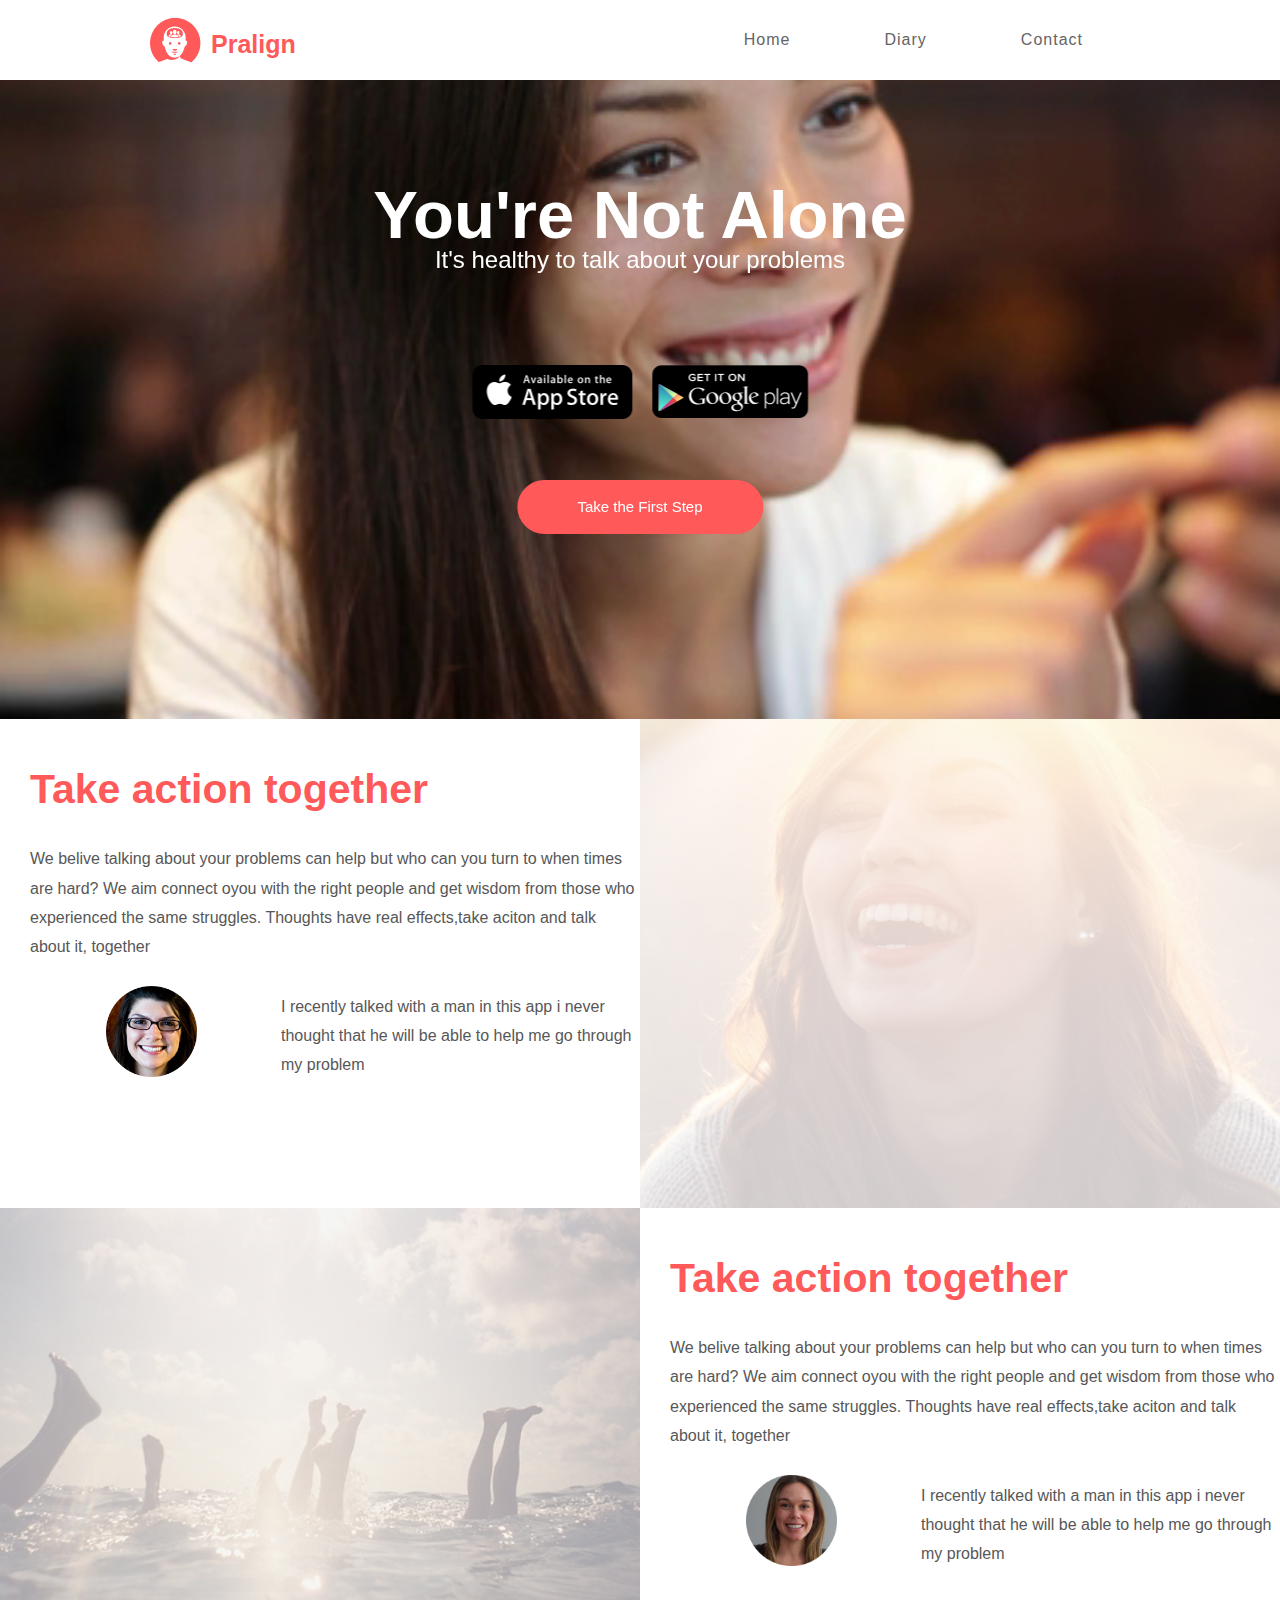
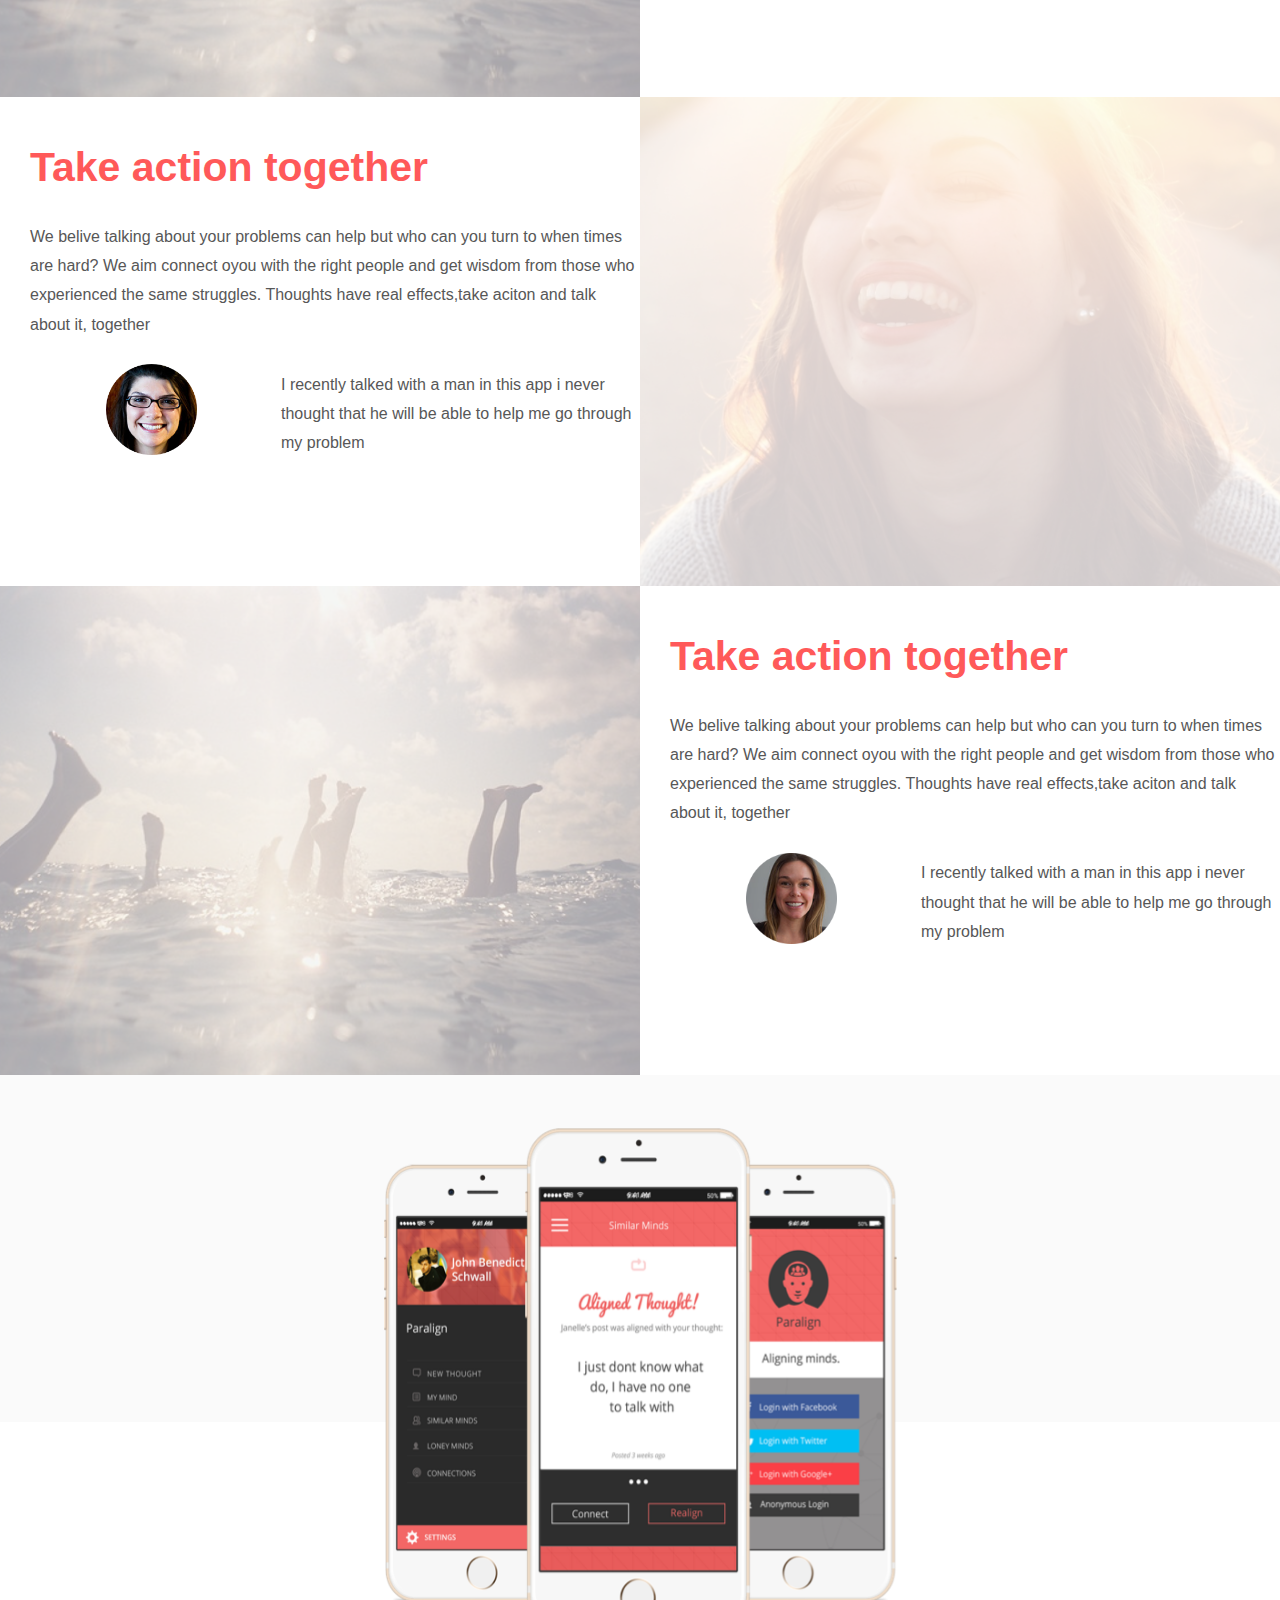
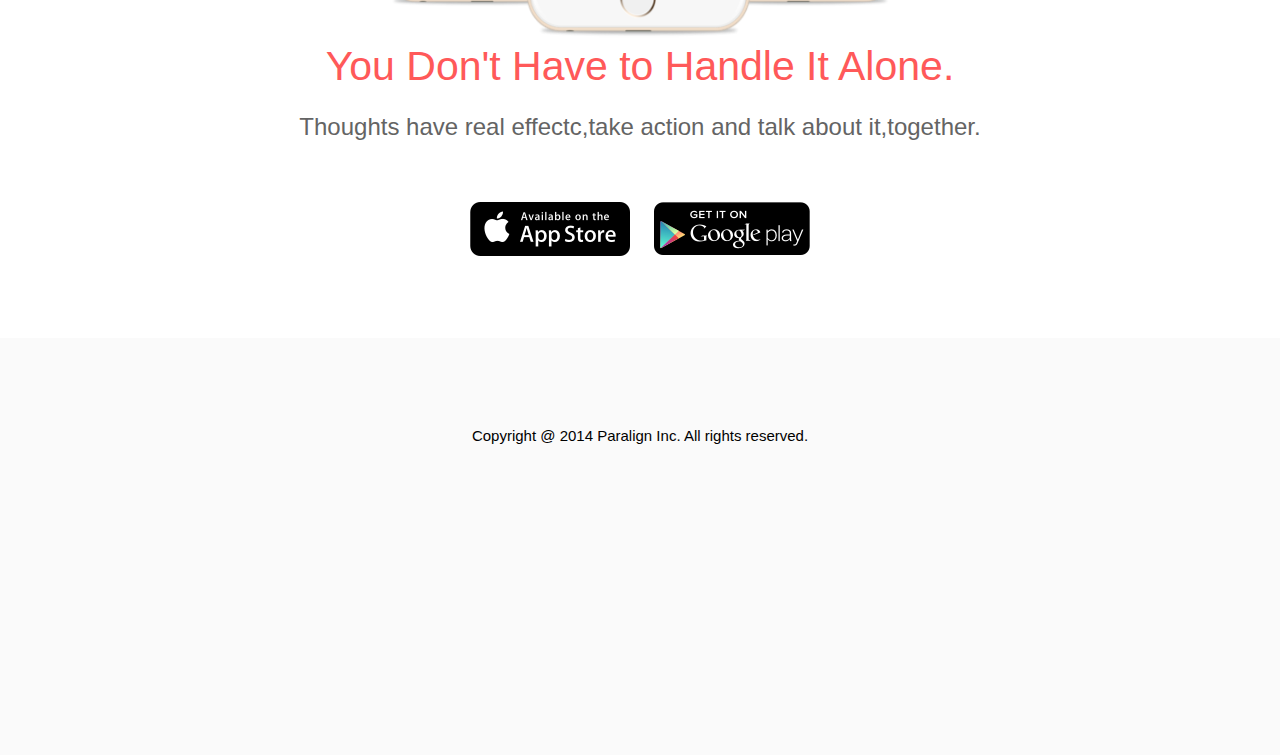
==== index.html @ 760b2412 "up" ====
<!DOCTYPE html>
<html lang="en">
<head>
    <meta charset="UTF-8">
    <meta http-equiv="X-UA-Compatible" content="IE=edge">
    <meta name="viewport" content="width=device-width, initial-scale=1.0">
    <!-- link font-awesome  -->
    <link rel="stylesheet" href="https://cdnjs.cloudflare.com/ajax/libs/font-awesome/6.3.0/css/all.min.css" integrity="sha512-SzlrxWUlpfuzQ+pcUCosxcglQRNAq/DZjVsC0lE40xsADsfeQoEypE+enwcOiGjk/bSuGGKHEyjSoQ1zVisanQ==" crossorigin="anonymous" referrerpolicy="no-referrer" />
    <!-- link logo  -->
    <link rel="icon" href="./asaset/imagas/Paralign Icon@1x.png">

    <!-- css reset -->
    <link rel="stylesheet" href="asaset/css/reset.css">
    <!-- link css  -->
    <link rel="stylesheet" href="asaset/css/style.css">
    <title>Pralign</title>
   
</head>
<body>
    <!-- start header  -->
    <nav>
        <div class="logo">
            <img src="asaset/imagas/Paralign Icon@1x.png" alt="">
            <h1><a href="/index.html">Pralign</a></h1>
        </div>
        <input type="checkbox" id="click">
        <label for="click" class="menu-btn">
        <i class="fas fa-bars"></i>
        </label>
        <ul>
           <li><a  href="index.html">Home</a></li>
           <li><a href="/driy/diary.html">Diary</a></li>
           <li><a href="contact.html">Contact</a></li>
        </ul>
     </nav>
    <!-- end header  -->

  
    <!-- start banner  --> 
    <div class="banner">
        <video autoplay src="./asaset/imagas/Video.mov"></video>
          <div class="banner__container">
              <div class="banner__title">
                  <h1>You're Not Alone</h1>
                  <h2>It's healthy to talk about your problems</h2>
               </div>
              <div class="banner__logo">
                <a href="https://www.apple.com/vn/app-store/" target="_blank"><img src="./asaset/imagas/App Store@1x.png" alt="" ></a> 
                <a href="https://play.google.com/store/games?utm_source=apac_med&hl=en&utm_medium=hasem&utm_content=Jul0121&utm_campaign=Evergreen&pcampaignid=MKT-EDR-apac-vn-1003227-med-hasem-py-Evergreen-Jul0121-Text_Search_BKWS-BKWS%7CONSEM_kwid_43700059410214883_creativeid_485682226069_device_c&gclid=Cj0KCQiA0oagBhDHARIsAI-Bbgc_GEOQq4L2SaTVPJJKETc9Iqw3IbJ6PE0VWEcJ0SMqG1JTBLzpT-0aAip8EALw_wcB&gclsrc=aw.ds"  target="_blank"><img src="./asaset/imagas/Play Store@1x.png" alt="" ></a>
              </div>
              <button class="btn">Take the First Step</button>
         </div>
    </div>

    <!-- start content -->
    <div class="content">
        <img src="./asaset/imagas/section3.png" alt="" style="opacity: 20%; color: #000000;" class="content__section">
         <div class="section">
             <div class="section__heading">
                 <h2>Take action together</h2>
                 <p>We belive talking about your problems can help but who can you turn 
                    to when times are hard? We aim connect oyou with the right people and 
                    get wisdom from those who experienced the same struggles. Thoughts have real effects,take aciton and talk about it, together
                 </p>
             </div>
             <div class="section__title">
                <div class="icon">
                    <img src="/asaset/imagas/icon3.png" alt="">
                </div>
                 <div class="section___icon">
                    <p>I recently talked with a man in this app i never
                        thought that he will be able to help me go through my problem
                    </p>
                 </div>
             </div>
         </div>
    </div>

  
        <!-- section 2  -->
        <div class="content">
            <img src="./asaset/imagas/section4.png  " style="opacity: 35%;" alt="" class="content__section">
             <div class="section">
                 <div class="section__heading">
                     <h2>Take action together</h2>
                     <p>We belive talking about your problems can help but who can you turn 
                        to when times are hard? We aim connect oyou with the right people and 
                        get wisdom from those who experienced the same struggles. Thoughts have real effects,take aciton and talk about it, together
                     </p>
                 </div>
                 <div class="section__title">
                    <div class="icon">
                        <img  src="/asaset/imagas/icon4.png" alt="">    
                    </div>
                     <div class="section___icon">
                        <p>I recently talked with a man in this app i never
                            thought that he will be able to help me go through my problem
                        </p>
                     </div>
                 </div>
             </div>
        </div>
    
        <!-- section 3  -->
        <div class="content">
            <img src="./asaset/imagas/section3.png" alt="" style="opacity: 20%; color: #000000;" class="content__section">
             <div class="section">
                 <div class="section__heading">
                     <h2>Take action together</h2>
                     <p>We belive talking about your problems can help but who can you turn 
                        to when times are hard? We aim connect oyou with the right people and 
                        get wisdom from those who experienced the same struggles. Thoughts have real effects,take aciton and talk about it, together
                     </p>
                 </div>
                 <div class="section__title">
                    <div class="icon">
                        <img src="/asaset/imagas/icon3.png" alt="">
                    </div>
                     <div class="section___icon">
                        <p>I recently talked with a man in this app i never
                            thought that he will be able to help me go through my problem
                        </p>
                     </div>
                 </div>
             </div>
        </div>
    
        <!-- section 4  -->
        <div class="content">
            <img src="./asaset/imagas/section4.png  " style="opacity: 35%;" alt="" class="content__section">
             <div class="section">
                 <div class="section__heading">
                     <h2>Take action together</h2>
                     <p>We belive talking about your problems can help but who can you turn 
                        to when times are hard? We aim connect oyou with the right people and 
                        get wisdom from those who experienced the same struggles. Thoughts have real effects,take aciton and talk about it, together
                     </p>
                 </div>
                 <div class="section__title">
                    <div class="icon">
                        <img  src="/asaset/imagas/icon4.png" alt="">    
                    </div>
                     <div class="section___icon">
                        <p>I recently talked with a man in this app i never
                            thought that he will be able to help me go through my problem
                        </p>
                     </div>
                 </div>
             </div>
        </div>
     <!-- end content  -->
    
    <!-- start call to action -->
    <div class="call__to--action">
        <div class="call__bg">
            <!-- <div class="call__text"> -->
                <img src="./asaset/imagas/iphone screen.png" alt=""class="call__text" >
           

        </div>
        <div class="call__layout">
            <div class="call__heading">
                <h2>You Don't Have to Handle It Alone.</h2>
                <p>Thoughts have real effectc,take action and talk about it,together.</p>
             </div>
            <div class="call__logo">
                 <a href="https://www.apple.com/vn/app-store/" target="_blank" ><img src="./asaset/imagas/App Store@1x.png" alt="" class="logo1"></a> 
                 <a href="https://play.google.com/store/games?utm_source=apac_med&hl=en&utm_medium=hasem&utm_content=Jul0121&utm_campaign=Evergreen&pcampaignid=MKT-EDR-apac-vn-1003227-med-hasem-py-Evergreen-Jul0121-Text_Search_BKWS-BKWS%7CONSEM_kwid_43700059410214883_creativeid_485682226069_device_c&gclid=Cj0KCQiA0oagBhDHARIsAI-Bbgc_GEOQq4L2SaTVPJJKETc9Iqw3IbJ6PE0VWEcJ0SMqG1JTBLzpT-0aAip8EALw_wcB&gclsrc=aw.ds" target="_blank" ><img src="./asaset/imagas/Play Store@1x.png" alt="" class="logo2"></a>
            </div>
        </div>

    </div>

     <!-- end call to action -->
     <!-- start footer  -->
    <footer>
        <div class="contact">
            <div class="contact__icon">
                    <a href="https://twitter.com/?lang=en"><i class="fa-brands fa-twitter"></i></a>
                    <a href="https://www.facebook.com/"><i class="fa-brands fa-facebook"></i></a>       
                    <a href="https://www.facebook.com/"><i class="fa-brands fa-google-plus-g"></i></a>
            </div>
            <span>Copyright @ 2014 Paralign Inc. All rights reserved.</span>
            <div class="powr">
                <i class="fa-solid fa-chevron-up"></i>
            </div>
        </div>
    </footer> 
</div>
   <!-- end footer -->
 
</body>
</html>
---- asaset/css/style.css ----
/* font chu  */
@import  url('/asaset/fonts/ProximaNova-LightIt.svg');

@import url('/asaset/fonts/ProximaNova-Bold.svg');

@import url('/asaset/fonts/ProximaNova-Light.svg');

@import url('/asaset/fonts/ProximaNova-Regular.svg');


html{
    scroll-behavior: smooth;
    font-size: 62.5%;
}
body{
    font-family: "Roboto", sans-serif;
    font-weight: normal;
}
:root{
    --primary-color: #FF5959;
    --p--color: #5B5B5B;
}

/* start header  */
nav{
    position: fixed;
    display: flex;
    height: 80px;
    width: 100%;
    background-color: #FFFFFF;
    align-items: center;
    justify-content: space-between;
    flex-wrap: wrap;
    z-index: 9999;
  }
  nav .logo {
    margin-left: 150px;
    display: flex;
    color: #fff;
    font-size: 35px;
    font-weight: 600;
    align-items: center;
}
nav .logo h1 a{
    font-size: 2.5rem;
    font-family: "ProximaNova-Light", sans-serif;
    color: var(--primary-color);
    padding-left: 1rem;;
}
  nav ul{
    display: flex;
    flex-wrap: wrap;
    margin-right: 150px;
    list-style: none;
  }
  nav ul li{
    padding: 15px 32px;
}
  nav ul li a{
    color: #646464;
    text-decoration: none;
    font-size: 1.6rem;
    font-weight: 500;
    font-family: "ProximaNova-Light", sans-serif;
    padding: 8px 15px;
    border-radius: 5px;
    letter-spacing: 1px;
    transition: all 0.3s ease;
  }
  nav ul li a:hover{
    color: #111;
    background: #fff;
  }
  nav .menu-btn i{
    padding: 2rem;
    color: var(--primary-color);
    font-size: 22px;
    cursor: pointer;
    display: none;
  }
  input[type="checkbox"]{
    display: none;
  }
  @media (max-width: 920px) {
    nav .logo{
        margin-left: 7.5rem;
    }
    nav .menu-btn i{
      display: block;
    }
    #click:checked ~ .menu-btn i:before{
      padding: 2rem;
      content: "\f00d";
    }
    nav ul{
      position: fixed;
      top: 80px;
      left: -100%;
      background: #FAFAFA;
      width: 100%;
      text-align: center;
      display: block;
      z-index: 999;
      transition: all 0.3s ease;
    }
    #click:checked ~ ul{
      left: 0;
    }
    nav ul li{
      width: 100%;
      margin: 40px 0;
    }
    nav ul li a{
      width: 100%;
      margin-left: -100%;
      display: block;
      font-size: 20px;
      transition: 0.6s cubic-bezier(0.68, -0.55, 0.265, 1.55);
    }
    #click:checked ~ ul li a{
      margin-left: -10%;
    }
    nav ul li a:hover{
      background: none;
      color: var(--primary-color);
    }
  }






/* end header */

/* strart banner  */
.banner{
    position: relative;
    width: 100%;
    display: flex;
    justify-content: center;
}
     
.banner video{
    width: 100%;
    height: 100%;
    object-fit: cover ;
}
.banner__container{
    position: absolute;
    margin-top: 20px;
    top: 50%;
    left: 50%;
    transform: translate(-50%, -50%);
    display: flex;
    text-align: center;
    flex-direction: column;
    align-items: center;
}
.banner__title{
    margin-bottom: 83px;
    align-items: center;
}
.banner__title h1{
    font-size: 67px;
    font-weight: 700;
    font-family: "ProximaNova-Bold", sans-serif;
    color: #FFFFFF;
}
.banner__title h2{
    color: #FFFFFF;
    font-weight: 300;
    font-family: "ProximaNova-Light",sans-serif;
    font-size: 24px;
    text-align: center;
}
.banner__logo{
    text-align: center;
    display: flex;
    height: 55px;
    margin-left: p;
    text-align: center;
    margin-bottom: 70px;
    display: flex;
    justify-content: space-between;
    cursor: pointer;
}
.banner__logo a{
    margin: 1rem;
}
.btn{
    background-color: var(--primary-color);
    color: #FFFFFF;
    font-family: "ProximaNova-Regular", sans-serif;
    height: 54px;
    border: 40px;
    border-radius: 40px;
    margin-bottom: 45px;
    width: 246px;
    font-size: 15px;
    cursor: pointer;
}
/* end banner  */

/* start content  */
.content{
    width: 100%;
    height: 550px;
    /* display: grid;
    grid-template-columns: repeat(2,2fr); */
    height: auto;
    display: flex;
    /* justify-content: center;
    align-items: center;
    flex-direction: row; 
    flex: 1; */
}
.content__section{
    width: 50%;
    /* width: 720px;
    height: 550px; */
}
.content__section img{
    width: 100%;
    object-fit: cover;
}

.section{
    width: 50%;
    /* margin-left: 150px;
    margin-top: 74px; */
}
.section__heading{
    padding: 5rem 0 0 3rem;
    /* width: 495px;
    height: 199px;
    margin-bottom: 42px;
    margin-right: 75px; */
}
.section__heading h2{
    font-family: 'ProximaNova-Bold', sans-serif;
    padding-bottom: 34px;
    text-align: left;
    font-size: 41px;
    font-weight: 600;
    color: #FF5959;
}
.section__heading p{
    font-family: 'ProximaNova-Light',sans-serif;
    font-size: 16px;
    font-weight: 300;
    color: #575757;
    text-align: left;
    line-height: 182%;
}
.section__title{
    position: relative;
    height: 149px;
    /* width: 517px; */
    display: flex;
    justify-content: flex-end;
    align-items: center;
    margin-bottom: 86px;

}
.section__title  .icon{
    top: 25px;
    width: 91px;
    height: 147px;
    position: absolute;
    left: 106px;

}
.section___icon {
    width: 359px;
    position: absolute;

}
.section___icon p{
    font-size: 16px;
    color: #575757;
    text-align: left;
    font-family: 'ProximaNova-LightIt', sans-serif;
    font-weight: 300;
    line-height: 182%;

}
.section___icon:before{
    content: '\f10d';
    position: absolute;
    left: -34px;
    top: -7px;
    color: var(--primary-color);
    font-size: 31px;
    font-family: FontAwesome;
   
    
}
.section___icon:after{
    content: '\f10e';
    position: absolute;
    right: 237px;
    bottom: -7px;
    color: var(--primary-color);
    font-size: 31px;
    font-family: FontAwesome;
   

}
.content:nth-child(odd) img {
    order: 1;
}
.section:nth-child(odd) {
    order: 2;   
}
/* end content  */

/* start call to action  */

.call__to--action{
    width: 100%;
    height: auto;
}
.call__bg{
    position: relative;
    display: flex;
    align-items: center;
    justify-content: center;
    background-color: #FAFAFA;
    width: 100%;
    height: 347px;
}
.call__layout{
    /* height: 567px; */
    width: 100%;
    margin-top: 216px;
    display: flex;
    flex-direction: column;
    align-items: center;
}
.call__heading{
    /* width: 705px; */
    margin-bottom: 57px;
}
.call__heading h2{
    font-size: 41px;
    text-align: center;
    font-weight: 500;
    color: var(--primary-color);
    font-family: "ProximaNova-Bold",sans-serif;
    line-height: 137%;
}
.call__heading p{
    /* display: inline-block; */
    text-align: center;
    margin-top: 21px;
    /* width: 704px; */
    height: 30px;
    font-size: 24px;
    color: #646464;
    font-family: 'ProximaNova-Light',sans-serif ;
    /* font-weight: 300;
    line-height: 120px; */
}
.call__logo{
    display: flex;
    /* width: 350px; */
    /* text-align: center; */
    height: 55px;
    margin-bottom: 81px;
}
.logo1{
    margin-right: 12px;
}
.logo2{
    margin-left: 12px;
}


.call__text{
    position: absolute;
    top: 53px;
    /* left: 33%; */
    z-index: 1;
    height: 510px;
    width: 513px;
}
.call__text img{
    width: 100%;
    margin-top: 58px;   
}

/* end call to action  */

/* strart footer  */
footer {
    padding-top: 20px;
    width: 100%;
    background: #FAFAFa;
    height: 397px;
}

.contact{
    text-align: center;
}
.contact__icon{
    margin-right: 16px;
    font-size: 56px;
    margin-top: 66px;
    margin-bottom: 69px
}
.contact__icon a{
    cursor: pointer;
    color: #5B5B5B;
}
.contact span{
    margin-bottom: 59px;
    font-size: 15px;
    line-height: 119%;

}
.powr{
    color: #FF7171;
    font-size: 51px;
    margin-bottom: 97px;
    margin-top: 57px;
}
/* end footer */
@media  screen and (max-width:1124px) {

    .section__title .icon{
        left: 23px;
        top: 25px;
        width: 80px;
    }
}
@media screen and (max-width: 992px) {
    .banner__title h1{
        margin-top: 80px;
        font-size: 2.5rem;
    }
    .banner__title h2{
        font-size: 1.7rem;
        margin-top: 2rem;
    }
    .content{
        display: block;
    }
    .content__section,
    .section{
        width: 100%;
    }
    .section__title{
        display: flex;
        justify-content: space-around;
    }
    .section__title .icon{
        left: 45px;
        margin-bottom: 0;
    }

    .call__heading h2{
        font-size: 2.5rem;
        text-align: center;
    }
    .call__text{
        width: auto;
    }
    .call__heading h2{
        font-size: 3remm;
    }

    .call__heading p{
        text-align: center;
        display: block;
        font-size: 1.6rem;
        margin-top: 0;
    }

}
@media  screen and (max-width: 480px) {
   nav .logo{

       margin-left: 1rem;
   }
   .banner__container{
    height: 300px;
   }
   .banner video{
    margin-top: 80px;
   }
   .banner__title{
    margin-bottom: 2rem;
   }
   .banner{
    height: auto;
   }
   .banner__title h1 {
    font-size: 2.1rem;
    }
    .banner__logo{
        margin-bottom: 1rem;

    }
    .btn{
        width: 100px;
        height: 3rem;
        font-size: 10px;
    }
    .call__bg{
        height: 200px;
    }
    .section {
        margin-bottom: 2rem;
    }
    .section__heading{
        padding: 5rem 0 0 1rem;
    }
    .section__heading h2{
        font-size: 3rem;
    }
    .section__title{
        display: none;
    }
   .call__text{
    top: 24px;
    height: 300px;
   }
   .call__layout{
    margin-top: 130px;
   }
    
}
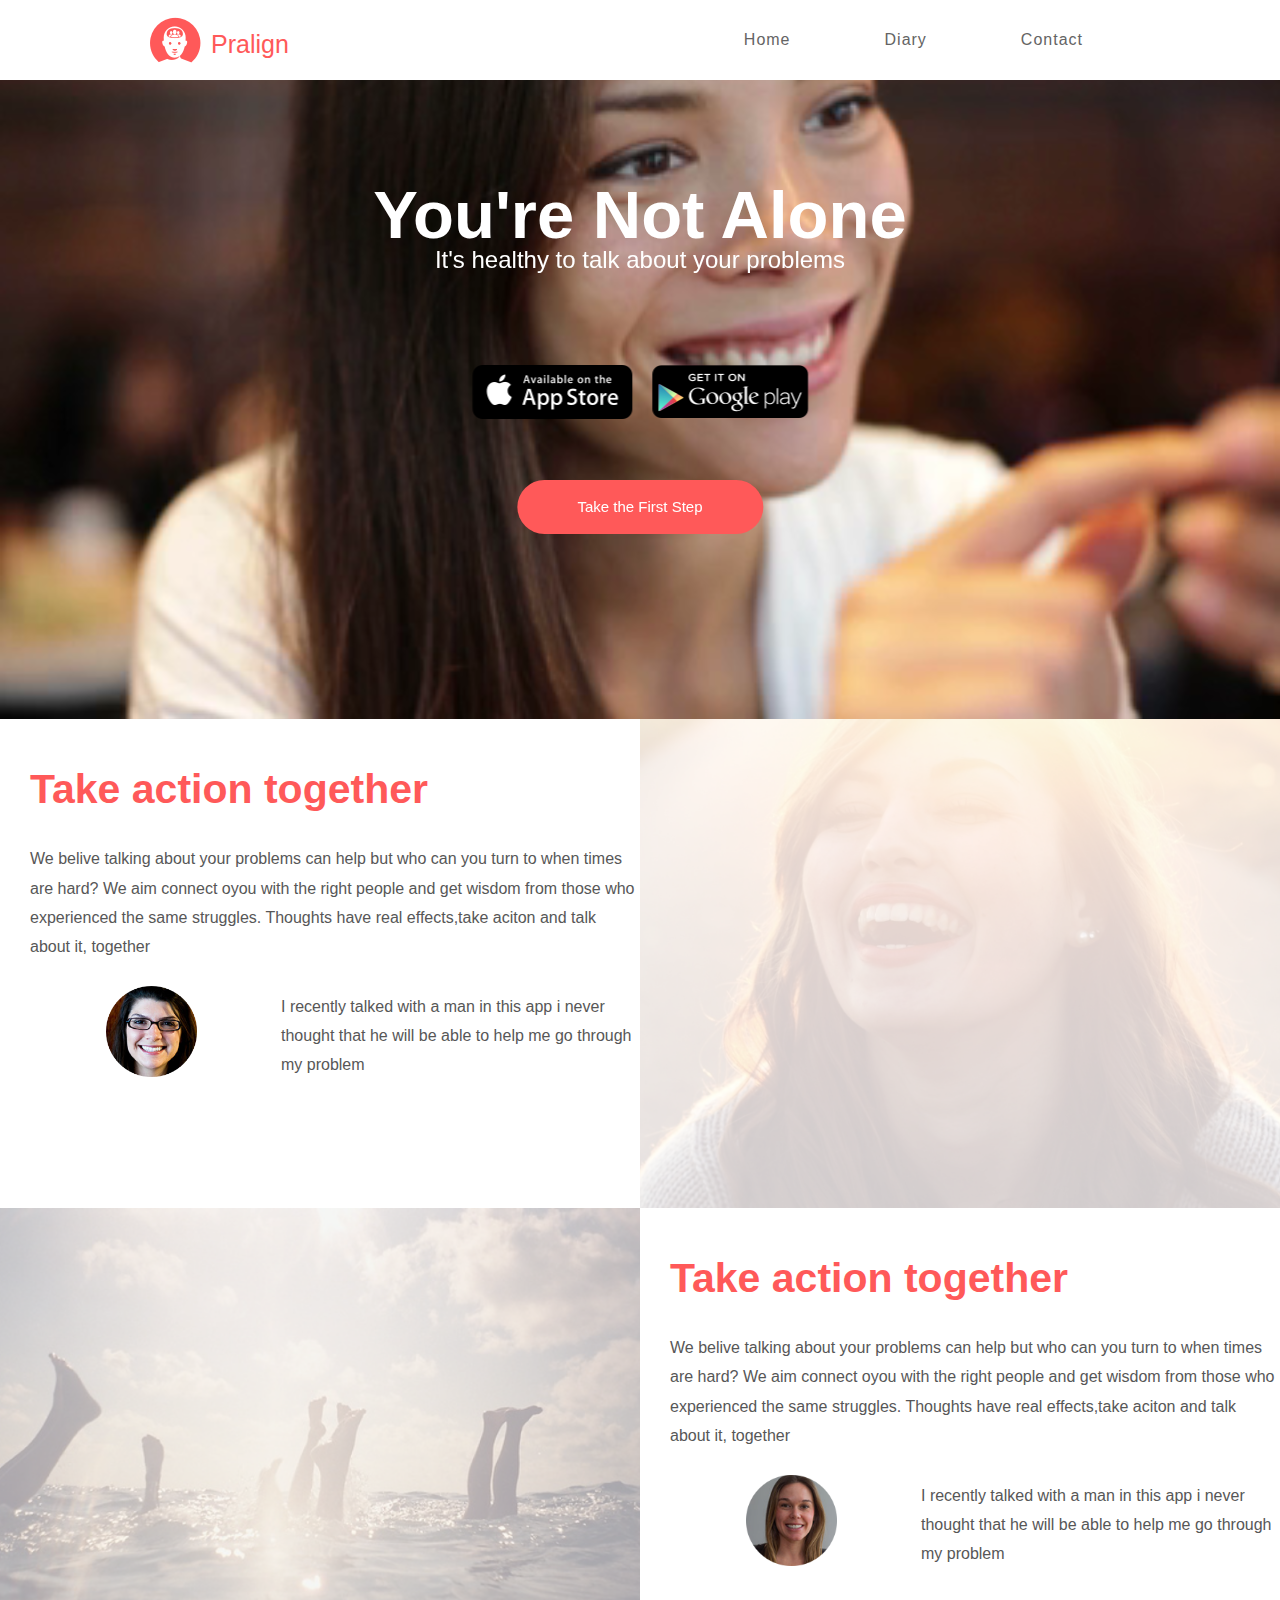
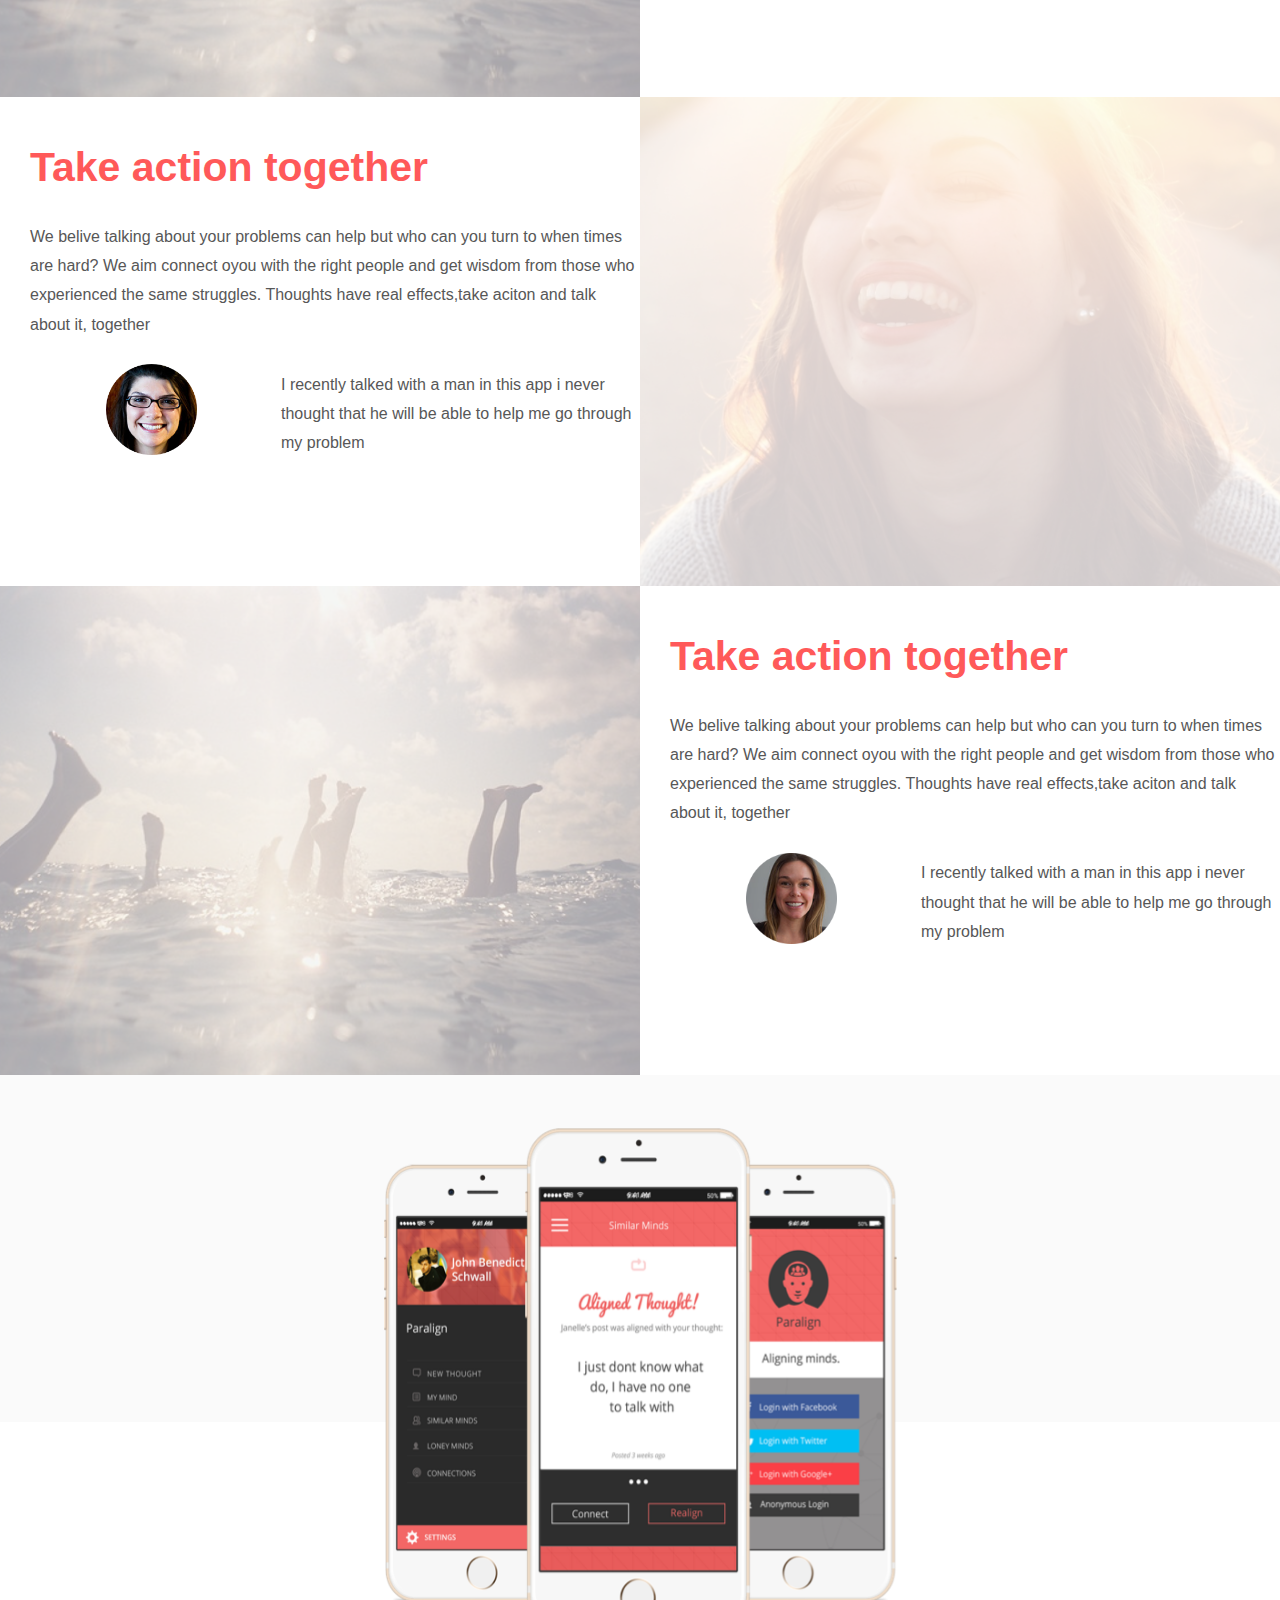
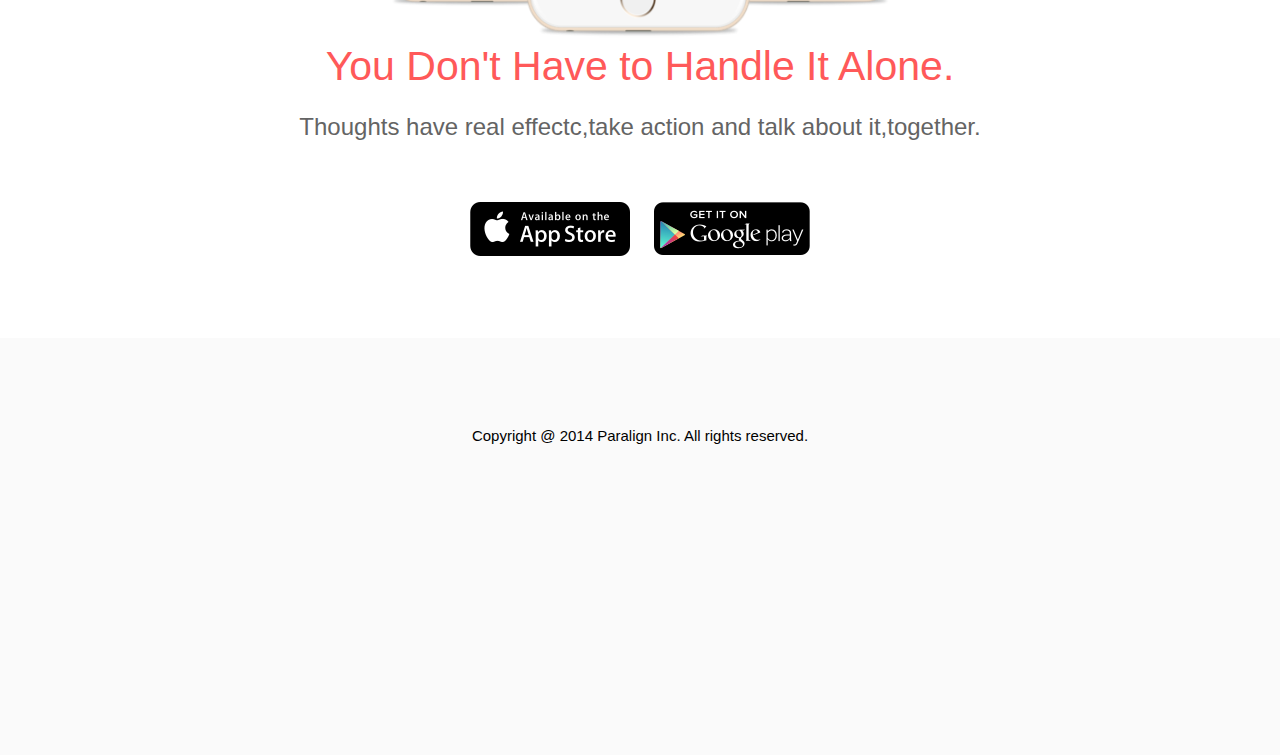
==== commit 2dc8e592: "upload" ====
--- a/index.html
+++ b/index.html
@@ -29,8 +29,8 @@
         </label>
         <ul>
            <li><a  href="index.html">Home</a></li>
-           <li><a href="/driy/diary.html">Diary</a></li>
-           <li><a href="contact.html">Contact</a></li>
+           <li><a href="/diary.html">Diary</a></li>
+           <li><a href="/contact.html">Contact</a></li>
         </ul>
      </nav>
     <!-- end header  -->
--- a/asaset/css/style.css
+++ b/asaset/css/style.css
@@ -38,7 +38,8 @@
     display: flex;
     color: #fff;
     font-size: 35px;
-    font-weight: 600;
+    font-family: "ProximaNova-LightIt", sans-serif;
+    font-weight: 300;
     align-items: center;
 }
 nav .logo h1 a{
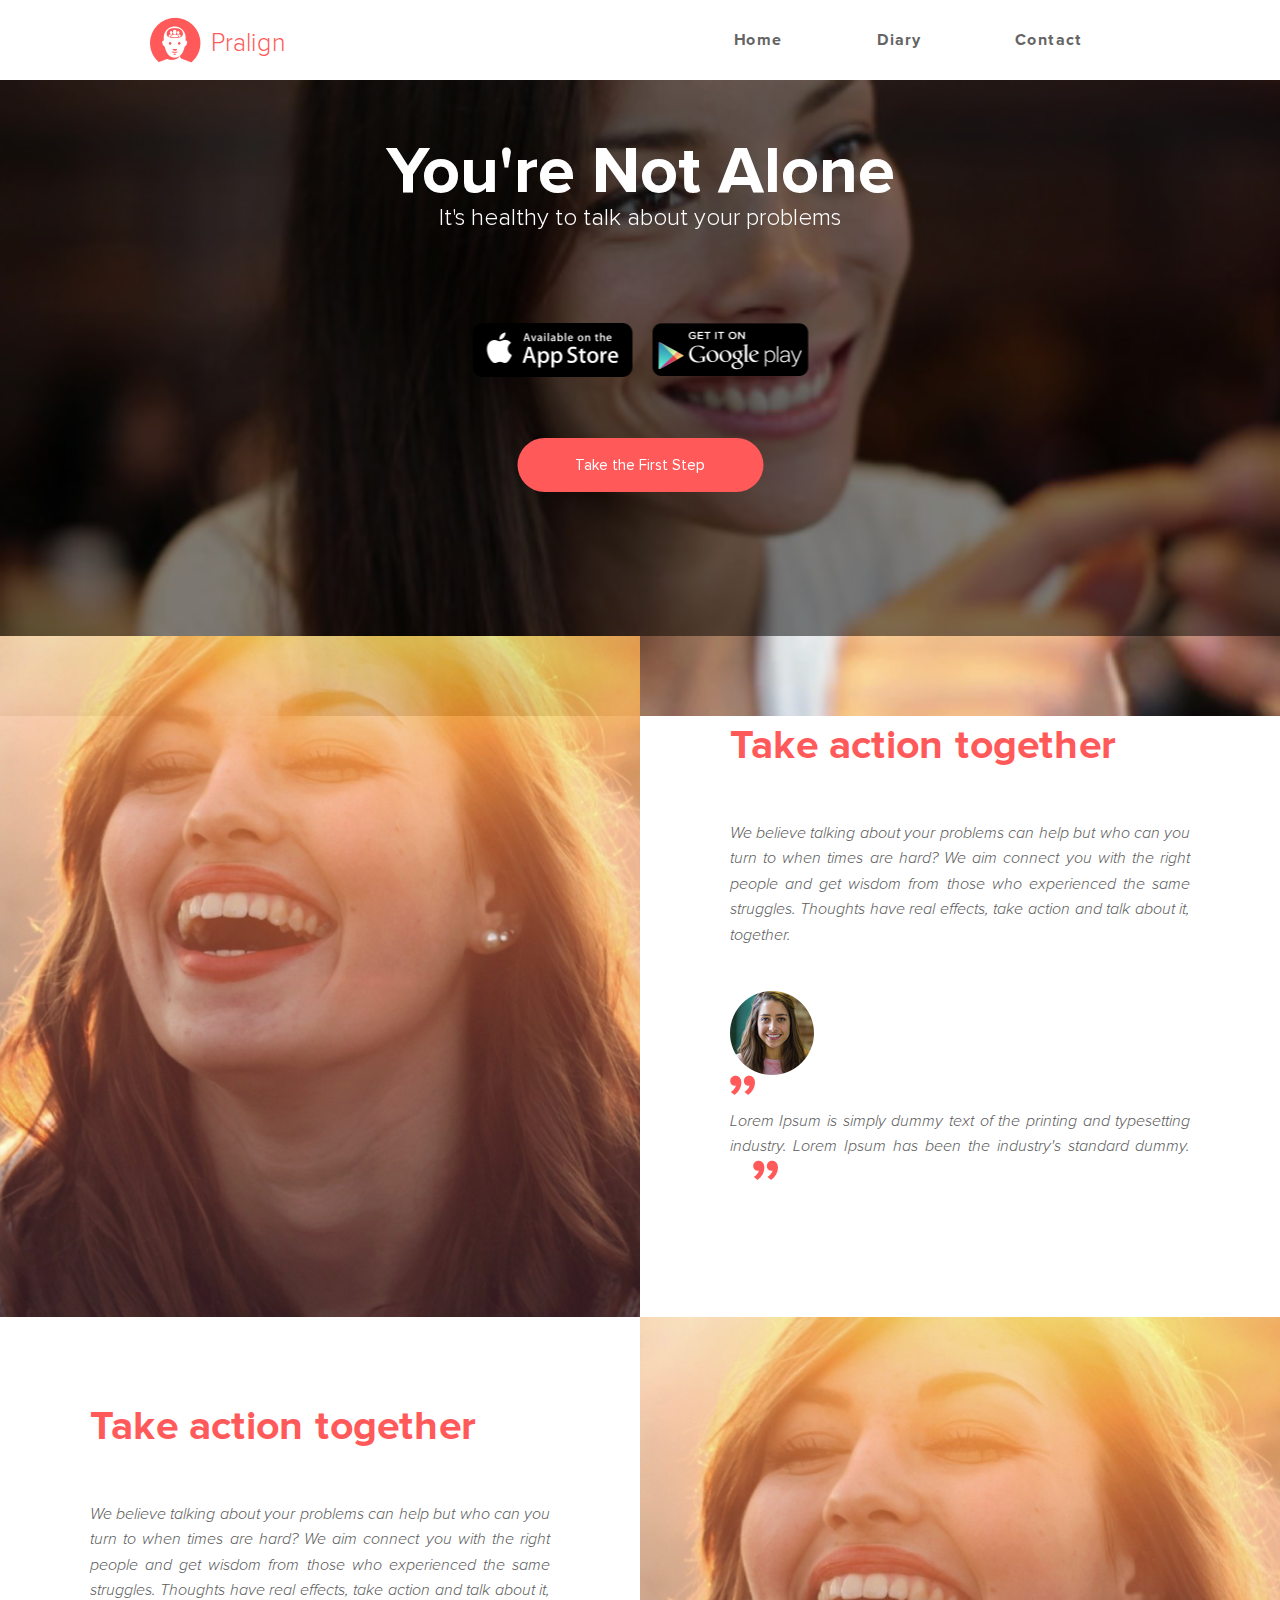
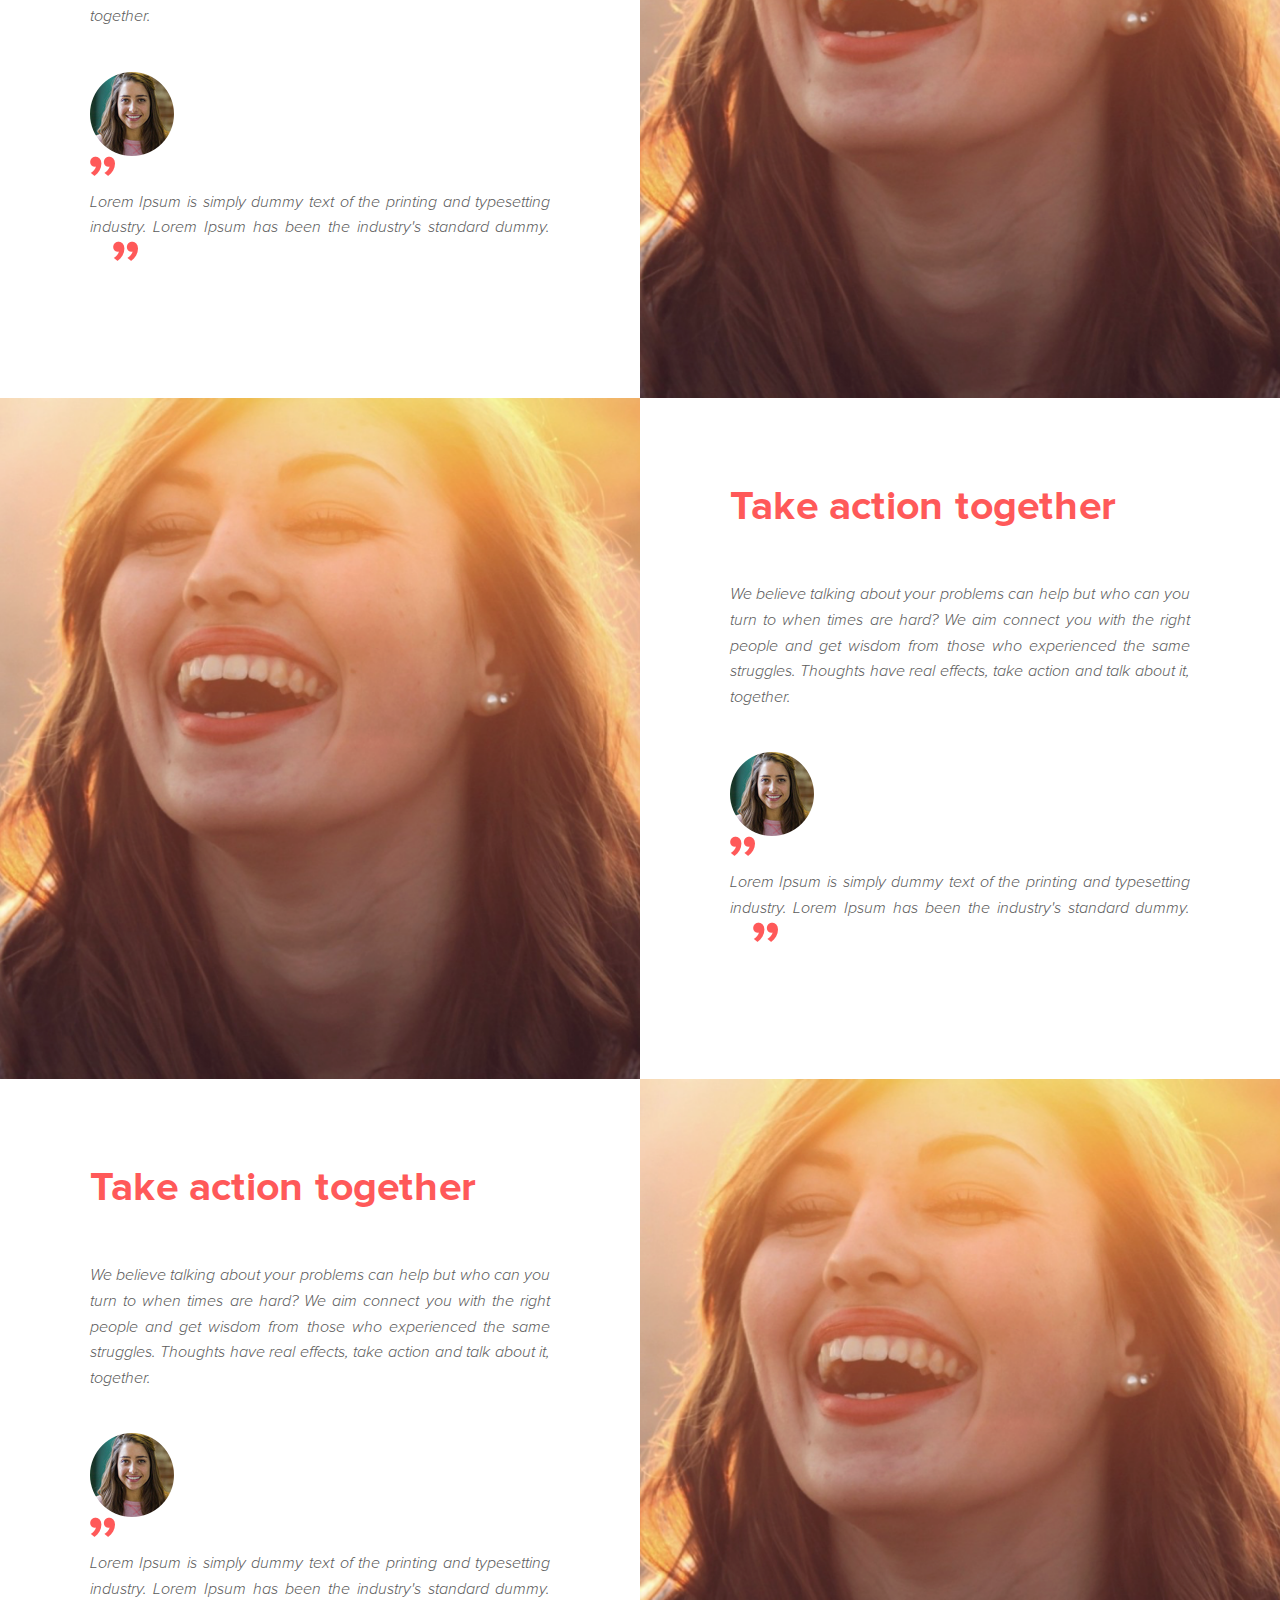
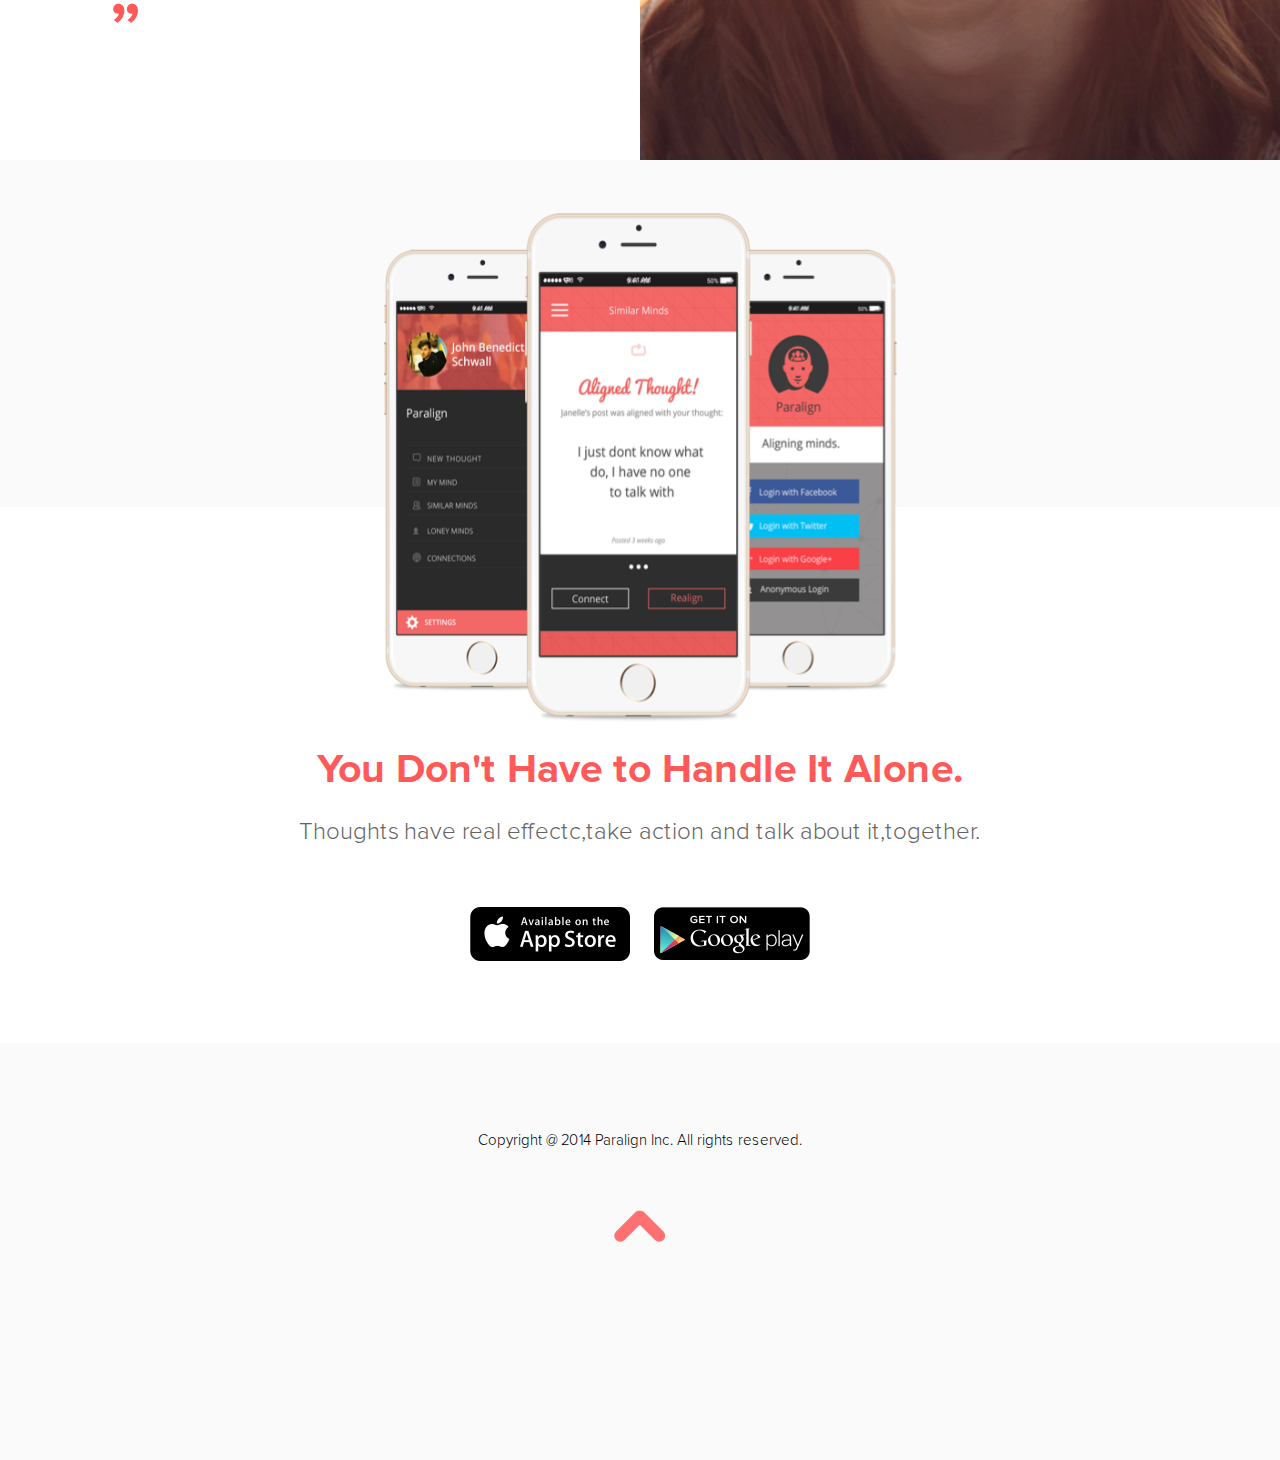
==== commit f426170d: "up load" ====
--- a/index.html
+++ b/index.html
@@ -8,7 +8,7 @@
     <link rel="stylesheet" href="https://cdnjs.cloudflare.com/ajax/libs/font-awesome/6.3.0/css/all.min.css" integrity="sha512-SzlrxWUlpfuzQ+pcUCosxcglQRNAq/DZjVsC0lE40xsADsfeQoEypE+enwcOiGjk/bSuGGKHEyjSoQ1zVisanQ==" crossorigin="anonymous" referrerpolicy="no-referrer" />
     <!-- link logo  -->
     <link rel="icon" href="./asaset/imagas/Paralign Icon@1x.png">
-
+    <link rel="stylesheet" href="https://cdn.jsdelivr.net/npm/bootstrap@4.6.2/dist/css/bootstrap.min.css" integrity="sha384-xOolHFLEh07PJGoPkLv1IbcEPTNtaed2xpHsD9ESMhqIYd0nLMwNLD69Npy4HI+N" crossorigin="anonymous">
     <!-- css reset -->
     <link rel="stylesheet" href="asaset/css/reset.css">
     <!-- link css  -->
@@ -29,16 +29,16 @@
         </label>
         <ul>
            <li><a  href="index.html">Home</a></li>
-           <li><a href="/diary.html">Diary</a></li>
-           <li><a href="/contact.html">Contact</a></li>
+           <li><a href="diary.html">Diary</a></li>
+           <li><a href="contact.html">Contact</a></li>
         </ul>
      </nav>
     <!-- end header  -->
 
   
     <!-- start banner  --> 
-    <div class="banner">
-        <video autoplay src="./asaset/imagas/Video.mov"></video>
+    <div class="banner" id="top">
+        <video autoplay src="./asaset/imagas/Video.mov" ></video>
           <div class="banner__container">
               <div class="banner__title">
                   <h1>You're Not Alone</h1>
@@ -50,104 +50,107 @@
               </div>
               <button class="btn">Take the First Step</button>
          </div>
+         <div class="overlay"></div>
     </div>
 
     <!-- start content -->
-    <div class="content">
-        <img src="./asaset/imagas/section3.png" alt="" style="opacity: 20%; color: #000000;" class="content__section">
-         <div class="section">
-             <div class="section__heading">
-                 <h2>Take action together</h2>
-                 <p>We belive talking about your problems can help but who can you turn 
-                    to when times are hard? We aim connect oyou with the right people and 
-                    get wisdom from those who experienced the same struggles. Thoughts have real effects,take aciton and talk about it, together
-                 </p>
-             </div>
-             <div class="section__title">
-                <div class="icon">
-                    <img src="/asaset/imagas/icon3.png" alt="">
-                </div>
-                 <div class="section___icon">
-                    <p>I recently talked with a man in this app i never
-                        thought that he will be able to help me go through my problem
-                    </p>
-                 </div>
-             </div>
-         </div>
+    <div class="content rs">
+        <img src="./asaset/imagas/section3.png" alt="" style="opacity: 90%; color: #000000;" class="content__section">
+        <div class="section-text pull-right">
+            <h2>Take action together</h2>
+            <p>
+            We believe talking about your problems can help but who can you turn to when times are hard? We aim connect you with the right people and get wisdom from those who experienced the same struggles. Thoughts have real effects, take action and talk about it, together.</p>
+            <div class="media review">
+              <div class="media-left">
+                <a href="#">
+                  <img class="media-object" src="./asaset/imagas/icon1.png">
+                </a>
+              </div>
+              <div class="media-body">
+                <i class="sprites quote-left"></i>
+                <p>Lorem Ipsum is simply dummy text of the printing and typesetting industry. Lorem Ipsum has been the industry's standard dummy.
+                    <span></span>
+                      <i class="sprites quote-right"></i>
+                </p>
+              </div>
+            </div>
+        </div>
     </div>
 
   
         <!-- section 2  -->
-        <div class="content">
-            <img src="./asaset/imagas/section4.png  " style="opacity: 35%;" alt="" class="content__section">
-             <div class="section">
-                 <div class="section__heading">
-                     <h2>Take action together</h2>
-                     <p>We belive talking about your problems can help but who can you turn 
-                        to when times are hard? We aim connect oyou with the right people and 
-                        get wisdom from those who experienced the same struggles. Thoughts have real effects,take aciton and talk about it, together
-                     </p>
-                 </div>
-                 <div class="section__title">
-                    <div class="icon">
-                        <img  src="/asaset/imagas/icon4.png" alt="">    
+        <div class="content hidden-m">
+            <div class="section-text pull-right">
+                <h2>Take action together</h2>
+                <p>
+                    We believe talking about your problems can help but who can you turn to when times are hard? We aim connect you with the right people and get wisdom from those who experienced the same struggles. Thoughts have real effects, take action and talk about it, together.</p>
+                    <div class="media review">
+                        <div class="media-left">
+                            <a href="#">
+                                <img class="media-object" src="./asaset/imagas/icon1.png">
+                            </a>
+                        </div>
+                        <div class="media-body">
+                            <i class="sprites quote-left"></i>
+                            <p>Lorem Ipsum is simply dummy text of the printing and typesetting industry. Lorem Ipsum has been the industry's standard dummy.
+                                <span></span>
+                                <i class="sprites quote-right"></i>
+                            </p>
+                        </div>
                     </div>
-                     <div class="section___icon">
-                        <p>I recently talked with a man in this app i never
-                            thought that he will be able to help me go through my problem
-                        </p>
-                     </div>
-                 </div>
-             </div>
+                </div>
+                <img src="./asaset/imagas/section3.png" alt="" style="opacity: 90%; color: #000000;" class="content__section">
         </div>
     
         <!-- section 3  -->
-        <div class="content">
-            <img src="./asaset/imagas/section3.png" alt="" style="opacity: 20%; color: #000000;" class="content__section">
-             <div class="section">
-                 <div class="section__heading">
-                     <h2>Take action together</h2>
-                     <p>We belive talking about your problems can help but who can you turn 
-                        to when times are hard? We aim connect oyou with the right people and 
-                        get wisdom from those who experienced the same struggles. Thoughts have real effects,take aciton and talk about it, together
-                     </p>
-                 </div>
-                 <div class="section__title">
-                    <div class="icon">
-                        <img src="/asaset/imagas/icon3.png" alt="">
-                    </div>
-                     <div class="section___icon">
-                        <p>I recently talked with a man in this app i never
-                            thought that he will be able to help me go through my problem
-                        </p>
-                     </div>
-                 </div>
-             </div>
+        <div class="content hidden-m">
+            <img src="./asaset/imagas/section3.png" alt="" style="opacity: 90%; color: #000000;" class="content__section">
+            <div class="section-text pull-right">
+                <h2>Take action together</h2>
+                <p>
+                We believe talking about your problems can help but who can you turn to when times are hard? We aim connect you with the right people and get wisdom from those who experienced the same struggles. Thoughts have real effects, take action and talk about it, together.</p>
+                <div class="media review">
+                  <div class="media-left">
+                    <a href="#">
+                      <img class="media-object" src="./asaset/imagas/icon1.png">
+                    </a>
+                  </div>
+                  <div class="media-body">
+                    <i class="sprites quote-left"></i>
+                    <p>Lorem Ipsum is simply dummy text of the printing and typesetting industry. Lorem Ipsum has been the industry's standard dummy.
+                        <span></span>
+                          <i class="sprites quote-right"></i>
+                    </p>
+                  </div>
+                </div>
+            </div>
         </div>
     
-        <!-- section 4  -->
-        <div class="content">
-            <img src="./asaset/imagas/section4.png  " style="opacity: 35%;" alt="" class="content__section">
-             <div class="section">
-                 <div class="section__heading">
-                     <h2>Take action together</h2>
-                     <p>We belive talking about your problems can help but who can you turn 
-                        to when times are hard? We aim connect oyou with the right people and 
-                        get wisdom from those who experienced the same struggles. Thoughts have real effects,take aciton and talk about it, together
-                     </p>
-                 </div>
-                 <div class="section__title">
-                    <div class="icon">
-                        <img  src="/asaset/imagas/icon4.png" alt="">    
+      
+            <!-- section 2  -->
+            <div class="content hidden-m">
+                <div class="section-text pull-right">
+                    <h2>Take action together</h2>
+                    <p>
+                        We believe talking about your problems can help but who can you turn to when times are hard? We aim connect you with the right people and get wisdom from those who experienced the same struggles. Thoughts have real effects, take action and talk about it, together.</p>
+                        <div class="media review">
+                            <div class="media-left">
+                                <a href="#">
+                                    <img class="media-object" src="./asaset/imagas/icon1.png">
+                                </a>
+                            </div>
+                            <div class="media-body">
+                                <i class="sprites quote-left"></i>
+                                <p>Lorem Ipsum is simply dummy text of the printing and typesetting industry. Lorem Ipsum has been the industry's standard dummy.
+                                    <span></span>
+                                    <i class="sprites quote-right"></i>
+                                </p>
+                            </div>
+                        </div>
                     </div>
-                     <div class="section___icon">
-                        <p>I recently talked with a man in this app i never
-                            thought that he will be able to help me go through my problem
-                        </p>
-                     </div>
-                 </div>
-             </div>
-        </div>
+                    <img src="./asaset/imagas/section3.png" alt="" style="opacity: 90%; color: #000000;" class="content__section">
+            </div>
+        
      <!-- end content  -->
     
     <!-- start call to action -->
@@ -181,13 +184,15 @@
                     <a href="https://www.facebook.com/"><i class="fa-brands fa-google-plus-g"></i></a>
             </div>
             <span>Copyright @ 2014 Paralign Inc. All rights reserved.</span>
-            <div class="powr">
-                <i class="fa-solid fa-chevron-up"></i>
-            </div>
+            <p><a href="#" id="top"><i class="sprites icon-arrow-top"></i></a></p>
+            <!-- <div class="powr" id="#top">
+                <i class="fa-solid fa-chevron-up"  id="top"></i>
+            </div> -->
         </div>
     </footer> 
 </div>
    <!-- end footer -->
- 
+   <script src="https://cdn.jsdelivr.net/npm/jquery@3.5.1/dist/jquery.slim.min.js" integrity="sha384-DfXdz2htPH0lsSSs5nCTpuj/zy4C+OGpamoFVy38MVBnE+IbbVYUew+OrCXaRkfj" crossorigin="anonymous"></script>
+   <script src="https://cdn.jsdelivr.net/npm/bootstrap@4.6.2/dist/js/bootstrap.bundle.min.js" integrity="sha384-Fy6S3B9q64WdZWQUiU+q4/2Lc9npb8tCaSX9FK7E8HnRr0Jz8D6OP9dO5Vg3Q9ct" crossorigin="anonymous"></script>
 </body>
 </html>--- a/asaset/css/style.css
+++ b/asaset/css/style.css
@@ -1,33 +1,142 @@
 /* font chu  */
-@import  url('/asaset/fonts/ProximaNova-LightIt.svg');
-
-@import url('/asaset/fonts/ProximaNova-Bold.svg');
-
-@import url('/asaset/fonts/ProximaNova-Light.svg');
-
-@import url('/asaset/fonts/ProximaNova-Regular.svg');
-
+/*Import Fonts*/
+@font-face {
+    font-family: 'ProximaNova-RegularIt';
+    src: url('../fonts/ProximaNova-RegularIt.eot');
+    src: url('../fonts/ProximaNova-RegularIt.eot?#iefix') format('embedded-opentype'),
+         url('../fonts/ProximaNova-RegularIt.woff2') format('woff2'),
+         url('../fonts/ProximaNova-RegularIt.woff') format('woff'),
+         url('../fonts/ProximaNova-RegularIt.ttf') format('truetype'),
+         url('../fonts/ProximaNova-RegularIt.svg#ProximaNova-RegularIt') format('svg');
+    font-weight: normal;
+    font-style: normal;
+  }
+  @font-face {
+    font-family: 'ProximaNova-Regular';
+    src: url('../fonts/ProximaNova-Regular.eot');
+    src: url('../fonts/ProximaNova-Regular.eot?#iefix') format('embedded-opentype'),
+         url('../fonts/ProximaNova-Regular.woff2') format('woff2'),
+         url('../fonts/ProximaNova-Regular.woff') format('woff'),
+         url('../fonts/ProximaNova-Regular.ttf') format('truetype'),
+         url('../fonts/ProximaNova-Regular.svg#ProximaNova-Regular') format('svg');
+    font-weight: normal;
+    font-style: normal;
+  }
+  @font-face {
+    font-family: 'ProximaNova-LightIt';
+    src: url('../fonts/ProximaNova-LightIt.eot');
+    src: url('../fonts/ProximaNova-LightIt.eot?#iefix') format('embedded-opentype'),
+         url('../fonts/ProximaNova-LightIt.woff2') format('woff2'),
+         url('../fonts/ProximaNova-LightIt.woff') format('woff'),
+         url('../fonts/ProximaNova-LightIt.ttf') format('truetype'),
+         url('../fonts/ProximaNova-LightIt.svg#ProximaNova-LightIt') format('svg');
+    font-weight: normal;
+    font-style: normal;
+  }
+  @font-face {
+    font-family: 'ProximaNova-Light';
+    src: url('../fonts/ProximaNova-Light.eot');
+    src: url('../fonts/ProximaNova-Light.eot?#iefix') format('embedded-opentype'),
+         url('../fonts/ProximaNova-Light.woff2') format('woff2'),
+         url('../fonts/ProximaNova-Light.woff') format('woff'),
+         url('../fonts/ProximaNova-Light.ttf') format('truetype'),
+         url('../fonts/ProximaNova-Light.svg#ProximaNova-Light') format('svg');
+    font-weight: normal;
+    font-style: normal;
+  }
+  @font-face {
+    font-family: 'ProximaNova-BoldIt';
+    src: url('../fonts/ProximaNova-BoldIt.eot');
+    src: url('../fonts/ProximaNova-BoldIt.eot?#iefix') format('embedded-opentype'),
+         url('../fonts/ProximaNova-BoldIt.woff2') format('woff2'),
+         url('../fonts/ProximaNova-BoldIt.woff') format('woff'),
+         url('../fonts/ProximaNova-BoldIt.ttf') format('truetype'),
+         url('../fonts/ProximaNova-BoldIt.svg#ProximaNova-BoldIt') format('svg');
+    font-weight: normal;
+    font-style: normal;
+  }
+  @font-face {
+    font-family: 'ProximaNova-Bold';
+    src: url('../fonts/ProximaNova-Bold.eot');
+    src: url('../fonts/ProximaNova-Bold.eot?#iefix') format('embedded-opentype'),
+         url('../fonts/ProximaNova-Bold.woff2') format('woff2'),
+         url('../fonts/ProximaNova-Bold.woff') format('woff'),
+         url('../fonts/ProximaNova-Bold.ttf') format('truetype'),
+         url('../fonts/ProximaNova-Bold.svg#ProximaNova-Bold') format('svg');
+    font-weight: normal;
+    font-style: normal;
+  }
+  @font-face {
+    font-family: 'ProximaNova-Black';
+    src: url('../fonts/ProximaNova-Black.eot');
+    src: url('../fonts/ProximaNova-Black.eot?#iefix') format('embedded-opentype'),
+         url('../fonts/ProximaNova-Black.woff2') format('woff2'),
+         url('../fonts/ProximaNova-Black.woff') format('woff'),
+         url('../fonts/ProximaNova-Black.ttf') format('truetype'),
+         url('../fonts/ProximaNova-Black.svg#ProximaNova-Black') format('svg');
+    font-weight: normal;
+    font-style: normal;
+  }
 
 html{
     scroll-behavior: smooth;
     font-size: 62.5%;
 }
 body{
-    font-family: "Roboto", sans-serif;
+    padding: 0px !important;
+    margin: 0px !important;
+    background: #fff !important;
+    font-size: 16px;
+    font-family: "ProximaNova-Bold", sans-serif;
     font-weight: normal;
 }
 :root{
     --primary-color: #FF5959;
     --p--color: #5B5B5B;
 }
-
-/* start header  */
+.sprites {
+    display: inline-block;
+    font-style: normal;
+    font-weight: normal;
+    line-height: 1;
+    background-repeat: no-repeat;
+    vertical-align: middle;
+}
+.quote-left {
+    position: absolute;
+    background-image: url(../imagas/Quote\ mark\ right@1x.png);
+    width: 26px;
+    height: 20px;
+    margin-right: 21px;
+}
+.quote-right {
+    position: absolute;
+    background-image: url(../imagas/Quote\ mark\ right@1x.png);
+    width: 26px;
+    height: 20px;
+    margin-right: 21px;
+}
+ .icon-arrow-top{
+    background-image: url(../imagas/Scroll_button@1x.png);
+    width: 52px;
+    height: 32px;
+}
+
+.container-fluid {
+    width: 100%;
+    padding-right: 0px !important;
+    padding-left: 0px !important;
+
+}
+.nav-header{
+    background-color: #fff;
+}
 nav{
     position: fixed;
     display: flex;
     height: 80px;
     width: 100%;
-    background-color: #FFFFFF;
+    background-color: #fff;
     align-items: center;
     justify-content: space-between;
     flex-wrap: wrap;
@@ -59,10 +168,10 @@
 }
   nav ul li a{
     color: #646464;
-    text-decoration: none;
+    text-decoration: none !important;
     font-size: 1.6rem;
     font-weight: 500;
-    font-family: "ProximaNova-Light", sans-serif;
+    font-family: "ProximaNova-Bold", sans-serif;
     padding: 8px 15px;
     border-radius: 5px;
     letter-spacing: 1px;
@@ -128,14 +237,11 @@
   }
 
 
-
-
-
-
 /* end header */
 
 /* strart banner  */
 .banner{
+    height: 636px;
     position: relative;
     width: 100%;
     display: flex;
@@ -143,11 +249,13 @@
 }
      
 .banner video{
-    width: 100%;
+    padding-top: 80px;
+    min-width: 100%;
     height: 100%;
     object-fit: cover ;
 }
 .banner__container{
+    z-index: 1;
     position: absolute;
     margin-top: 20px;
     top: 50%;
@@ -157,6 +265,14 @@
     text-align: center;
     flex-direction: column;
     align-items: center;
+}
+.overlay {
+    position: absolute;
+    left: 0;
+    top: 0;
+    right: 0;
+    bottom: 0;
+    background: rgba(0,0,0,0.5);
 }
 .banner__title{
     margin-bottom: 83px;
@@ -204,116 +320,53 @@
 /* end banner  */
 
 /* start content  */
+/* .rs{
+    margin-top: 80px !important;
+
+} */
+
 .content{
     width: 100%;
     height: 550px;
-    /* display: grid;
-    grid-template-columns: repeat(2,2fr); */
     height: auto;
     display: flex;
-    /* justify-content: center;
-    align-items: center;
-    flex-direction: row; 
-    flex: 1; */
-}
+   
+}
+.section-text.pull-right {
+    padding: 7%;
+    
+}
+.section-text h2{
+    color: var(--primary-color);
+    font-size: 41px;
+    margin-bottom: 20px;
+}
+.section-text p {
+    text-align: justify;
+    font-family: "ProximaNova-LightIt";
+    color: #575757;
+    line-height: 1.6;
+    color: var(--p--color);
+    padding: 34px 0 42px;
+}
+.media-left {
+    margin-right: 84px;
+}
+.media-body span {
+    display: inline-block;
+    padding-right: 5%;
+}
+/* ============$$$ */
 .content__section{
     width: 50%;
-    /* width: 720px;
-    height: 550px; */
+    object-fit: cover;
 }
 .content__section img{
     width: 100%;
     object-fit: cover;
 }
 
-.section{
-    width: 50%;
-    /* margin-left: 150px;
-    margin-top: 74px; */
-}
-.section__heading{
-    padding: 5rem 0 0 3rem;
-    /* width: 495px;
-    height: 199px;
-    margin-bottom: 42px;
-    margin-right: 75px; */
-}
-.section__heading h2{
-    font-family: 'ProximaNova-Bold', sans-serif;
-    padding-bottom: 34px;
-    text-align: left;
-    font-size: 41px;
-    font-weight: 600;
-    color: #FF5959;
-}
-.section__heading p{
-    font-family: 'ProximaNova-Light',sans-serif;
-    font-size: 16px;
-    font-weight: 300;
-    color: #575757;
-    text-align: left;
-    line-height: 182%;
-}
-.section__title{
-    position: relative;
-    height: 149px;
-    /* width: 517px; */
-    display: flex;
-    justify-content: flex-end;
-    align-items: center;
-    margin-bottom: 86px;
-
-}
-.section__title  .icon{
-    top: 25px;
-    width: 91px;
-    height: 147px;
-    position: absolute;
-    left: 106px;
-
-}
-.section___icon {
-    width: 359px;
-    position: absolute;
-
-}
-.section___icon p{
-    font-size: 16px;
-    color: #575757;
-    text-align: left;
-    font-family: 'ProximaNova-LightIt', sans-serif;
-    font-weight: 300;
-    line-height: 182%;
-
-}
-.section___icon:before{
-    content: '\f10d';
-    position: absolute;
-    left: -34px;
-    top: -7px;
-    color: var(--primary-color);
-    font-size: 31px;
-    font-family: FontAwesome;
-   
-    
-}
-.section___icon:after{
-    content: '\f10e';
-    position: absolute;
-    right: 237px;
-    bottom: -7px;
-    color: var(--primary-color);
-    font-size: 31px;
-    font-family: FontAwesome;
-   
-
-}
-.content:nth-child(odd) img {
-    order: 1;
-}
-.section:nth-child(odd) {
-    order: 2;   
-}
+
 /* end content  */
 
 /* start call to action  */
@@ -340,8 +393,8 @@
     align-items: center;
 }
 .call__heading{
-    /* width: 705px; */
     margin-bottom: 57px;
+    margin-top: 20px;
 }
 .call__heading h2{
     font-size: 41px;
@@ -352,21 +405,16 @@
     line-height: 137%;
 }
 .call__heading p{
-    /* display: inline-block; */
     text-align: center;
     margin-top: 21px;
-    /* width: 704px; */
     height: 30px;
     font-size: 24px;
     color: #646464;
     font-family: 'ProximaNova-Light',sans-serif ;
-    /* font-weight: 300;
-    line-height: 120px; */
+
 }
 .call__logo{
     display: flex;
-    /* width: 350px; */
-    /* text-align: center; */
     height: 55px;
     margin-bottom: 81px;
 }
@@ -415,19 +463,17 @@
     color: #5B5B5B;
 }
 .contact span{
+    font-family: "ProximaNova-Light";
     margin-bottom: 59px;
     font-size: 15px;
     line-height: 119%;
 
 }
-.powr{
-    color: #FF7171;
-    font-size: 51px;
-    margin-bottom: 97px;
-    margin-top: 57px;
+.contact p{
+    margin: 60px;
 }
 /* end footer */
-@media  screen and (max-width:1124px) {
+@media  (max-width:1124px) {
 
     .section__title .icon{
         left: 23px;
@@ -435,7 +481,13 @@
         width: 80px;
     }
 }
-@media screen and (max-width: 992px) {
+@media (max-width: 992px) {
+    .rs{
+        margin-top: 0px !important;
+    }
+    .hidden-m{
+        display: none;
+    }
     .banner__title h1{
         margin-top: 80px;
         font-size: 2.5rem;
@@ -479,16 +531,21 @@
     }
 
 }
-@media  screen and (max-width: 480px) {
+@media   (max-width: 480px) {
+    .hidden-m{
+        display: none;
+    }
    nav .logo{
-
        margin-left: 1rem;
    }
+   .media-left {
+    margin-right: 32px;
+}
    .banner__container{
     height: 300px;
    }
    .banner video{
-    margin-top: 80px;
+    margin-top: 0px;
    }
    .banner__title{
     margin-bottom: 2rem;
@@ -530,5 +587,7 @@
    .call__layout{
     margin-top: 130px;
    }
-    
-}
+   .rs{
+    margin-top: 0px !important;
+}
+}
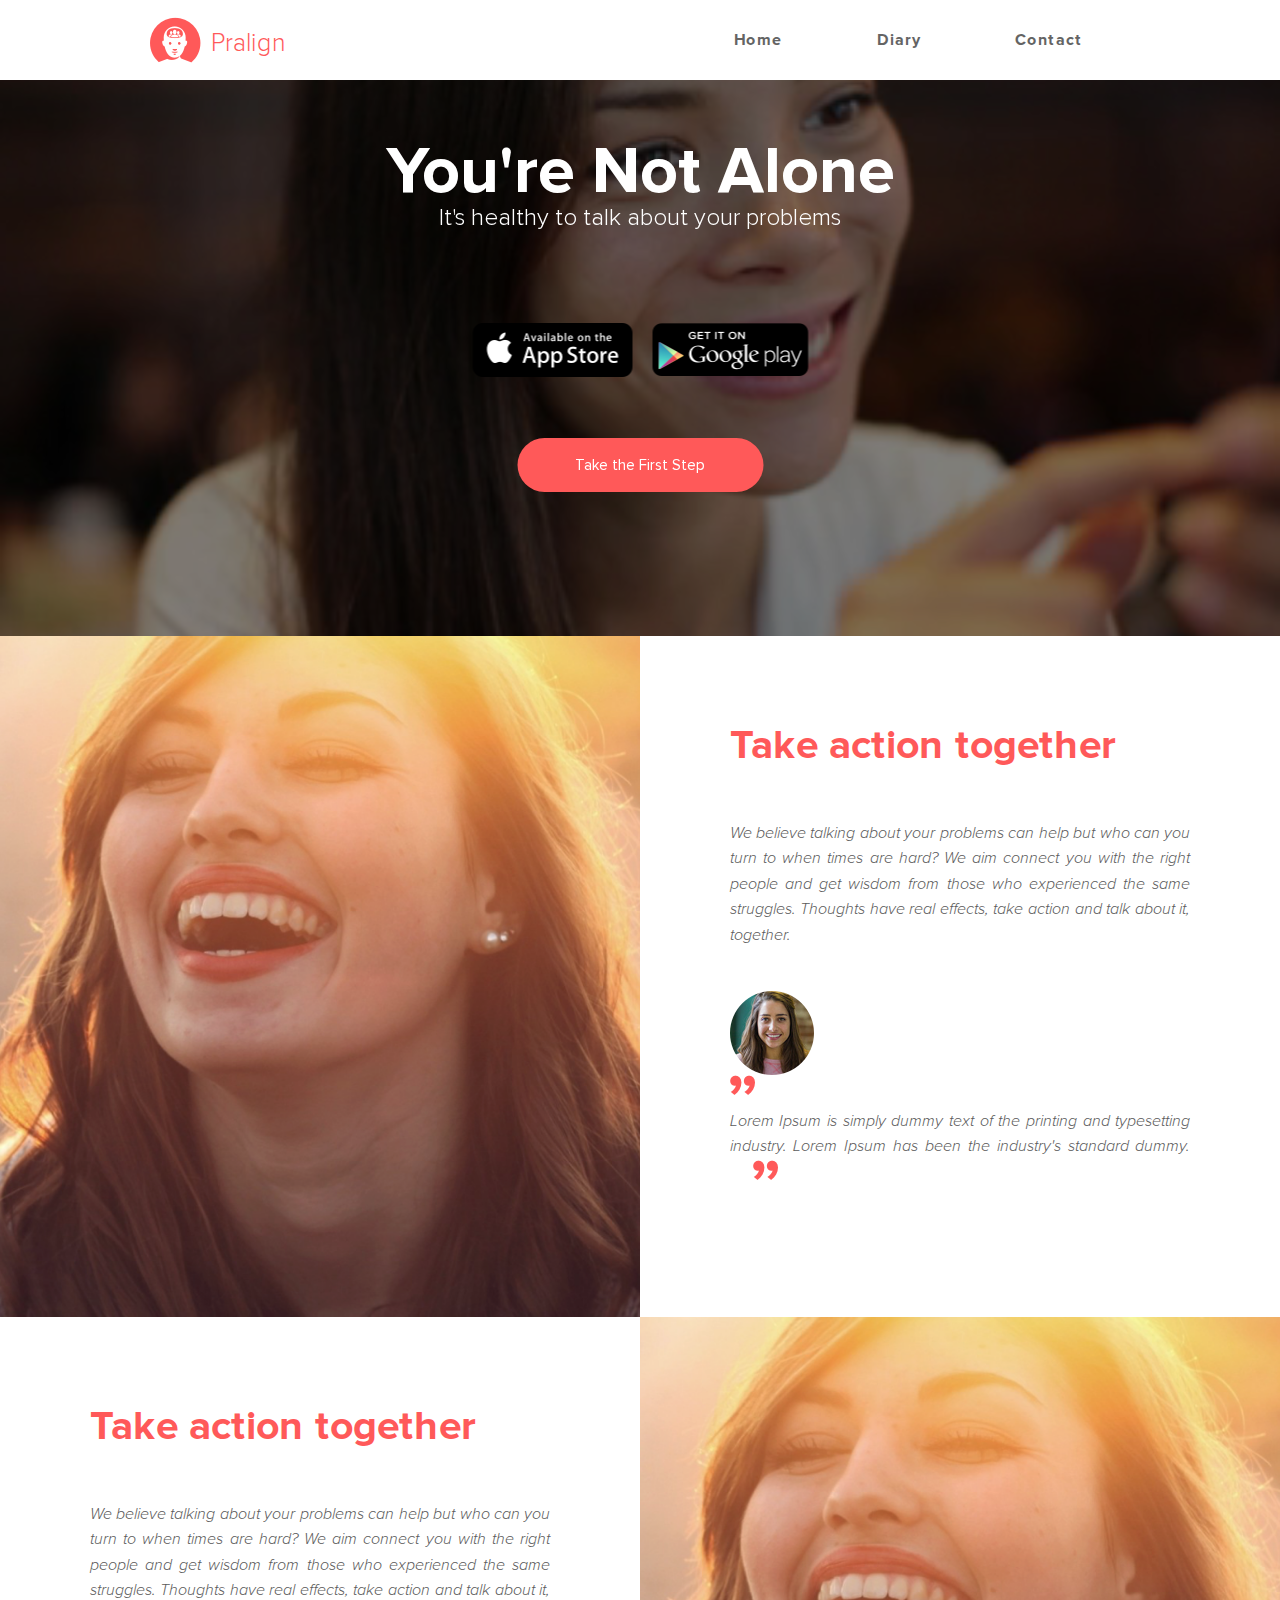
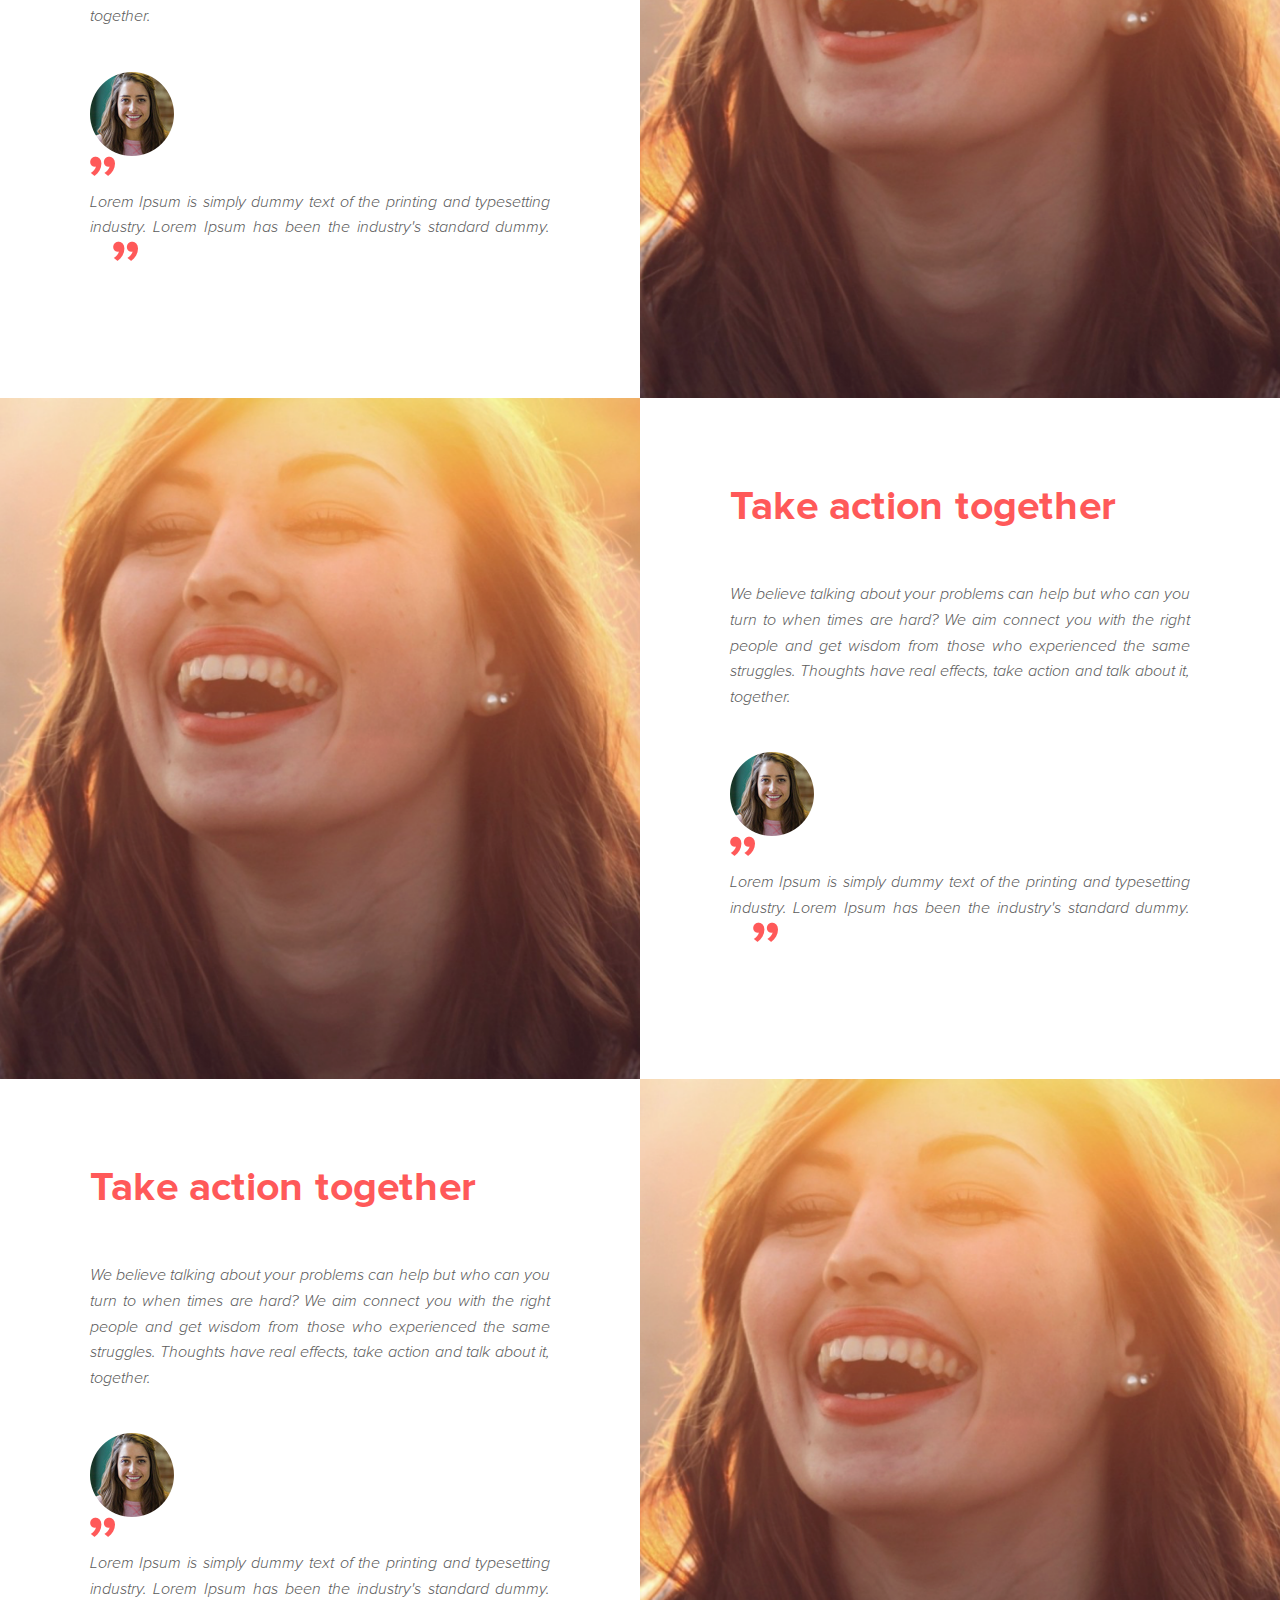
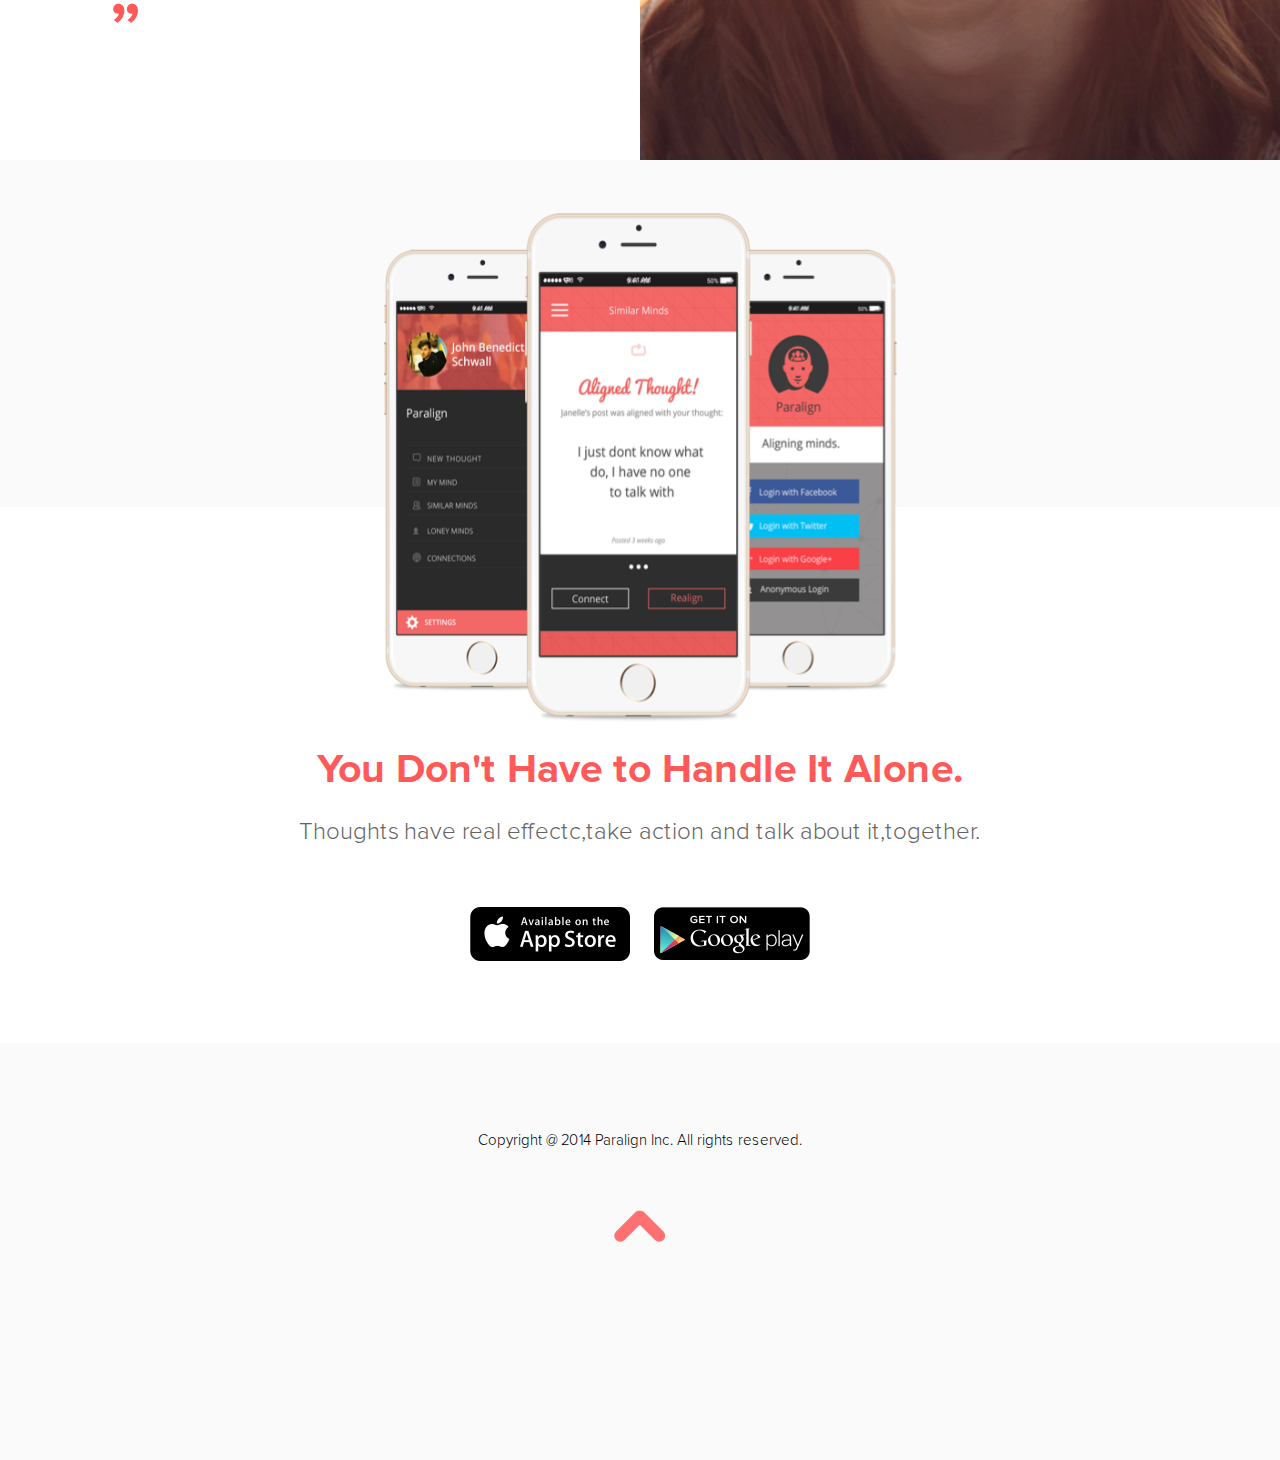
==== commit 5e8ec21c: "up load" ====
--- a/index.html
+++ b/index.html
@@ -7,8 +7,8 @@
     <!-- link font-awesome  -->
     <link rel="stylesheet" href="https://cdnjs.cloudflare.com/ajax/libs/font-awesome/6.3.0/css/all.min.css" integrity="sha512-SzlrxWUlpfuzQ+pcUCosxcglQRNAq/DZjVsC0lE40xsADsfeQoEypE+enwcOiGjk/bSuGGKHEyjSoQ1zVisanQ==" crossorigin="anonymous" referrerpolicy="no-referrer" />
     <!-- link logo  -->
-    <link rel="icon" href="./asaset/imagas/Paralign Icon@1x.png">
-    <link rel="stylesheet" href="https://cdn.jsdelivr.net/npm/bootstrap@4.6.2/dist/css/bootstrap.min.css" integrity="sha384-xOolHFLEh07PJGoPkLv1IbcEPTNtaed2xpHsD9ESMhqIYd0nLMwNLD69Npy4HI+N" crossorigin="anonymous">
+    <!-- <link rel="icon" href="./asaset/imagas/Paralign Icon@1x.png">
+    <link rel="stylesheet" href="https://cdn.jsdelivr.net/npm/bootstrap@4.6.2/dist/css/bootstrap.min.css" integrity="sha384-xOolHFLEh07PJGoPkLv1IbcEPTNtaed2xpHsD9ESMhqIYd0nLMwNLD69Npy4HI+N" crossorigin="anonymous"> -->
     <!-- css reset -->
     <link rel="stylesheet" href="asaset/css/reset.css">
     <!-- link css  -->
@@ -192,7 +192,7 @@
     </footer> 
 </div>
    <!-- end footer -->
-   <script src="https://cdn.jsdelivr.net/npm/jquery@3.5.1/dist/jquery.slim.min.js" integrity="sha384-DfXdz2htPH0lsSSs5nCTpuj/zy4C+OGpamoFVy38MVBnE+IbbVYUew+OrCXaRkfj" crossorigin="anonymous"></script>
-   <script src="https://cdn.jsdelivr.net/npm/bootstrap@4.6.2/dist/js/bootstrap.bundle.min.js" integrity="sha384-Fy6S3B9q64WdZWQUiU+q4/2Lc9npb8tCaSX9FK7E8HnRr0Jz8D6OP9dO5Vg3Q9ct" crossorigin="anonymous"></script>
+   <!-- <script src="https://cdn.jsdelivr.net/npm/jquery@3.5.1/dist/jquery.slim.min.js" integrity="sha384-DfXdz2htPH0lsSSs5nCTpuj/zy4C+OGpamoFVy38MVBnE+IbbVYUew+OrCXaRkfj" crossorigin="anonymous"></script>
+   <script src="https://cdn.jsdelivr.net/npm/bootstrap@4.6.2/dist/js/bootstrap.bundle.min.js" integrity="sha384-Fy6S3B9q64WdZWQUiU+q4/2Lc9npb8tCaSX9FK7E8HnRr0Jz8D6OP9dO5Vg3Q9ct" crossorigin="anonymous"></script> -->
 </body>
 </html>--- a/asaset/css/style.css
+++ b/asaset/css/style.css
@@ -251,7 +251,7 @@
 .banner video{
     padding-top: 80px;
     min-width: 100%;
-    height: 100%;
+    /* height: 100%; */
     object-fit: cover ;
 }
 .banner__container{
@@ -366,7 +366,6 @@
     object-fit: cover;
 }
 
-
 /* end content  */
 
 /* start call to action  */
@@ -429,7 +428,6 @@
 .call__text{
     position: absolute;
     top: 53px;
-    /* left: 33%; */
     z-index: 1;
     height: 510px;
     width: 513px;
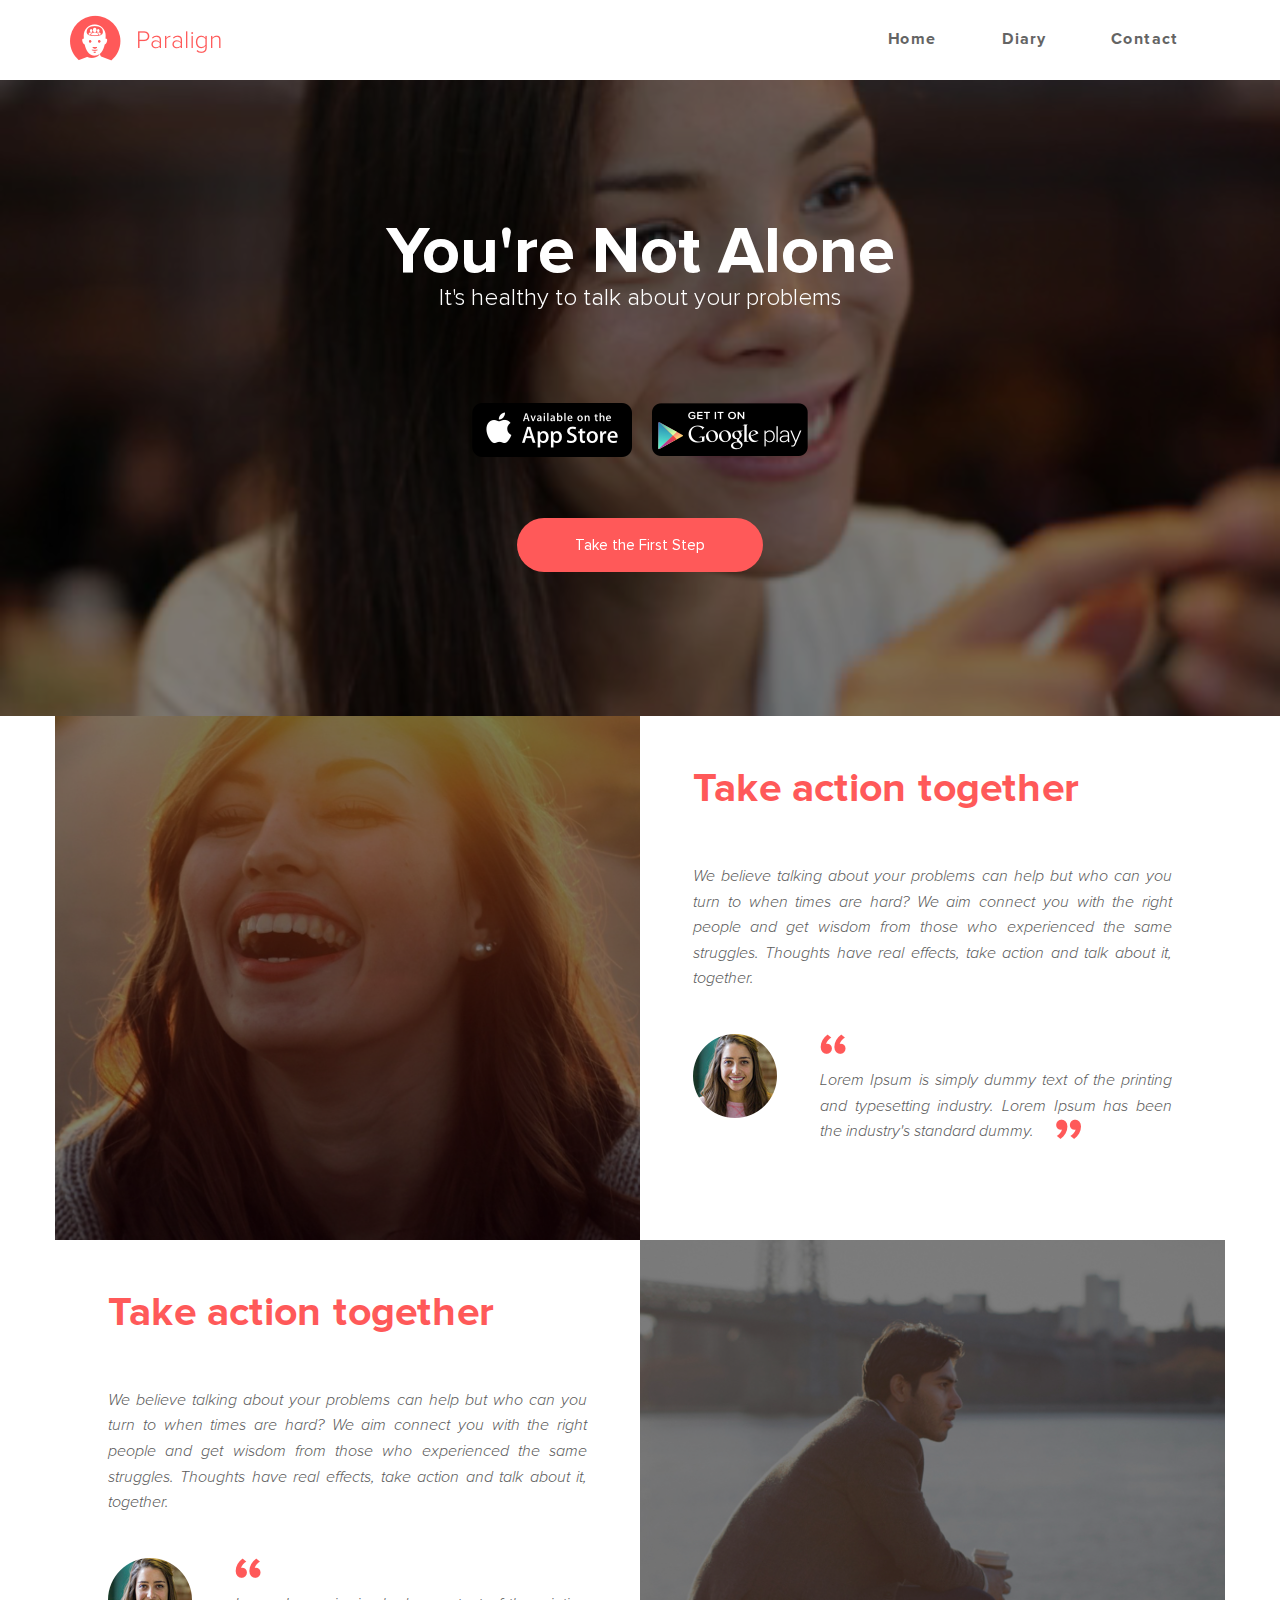
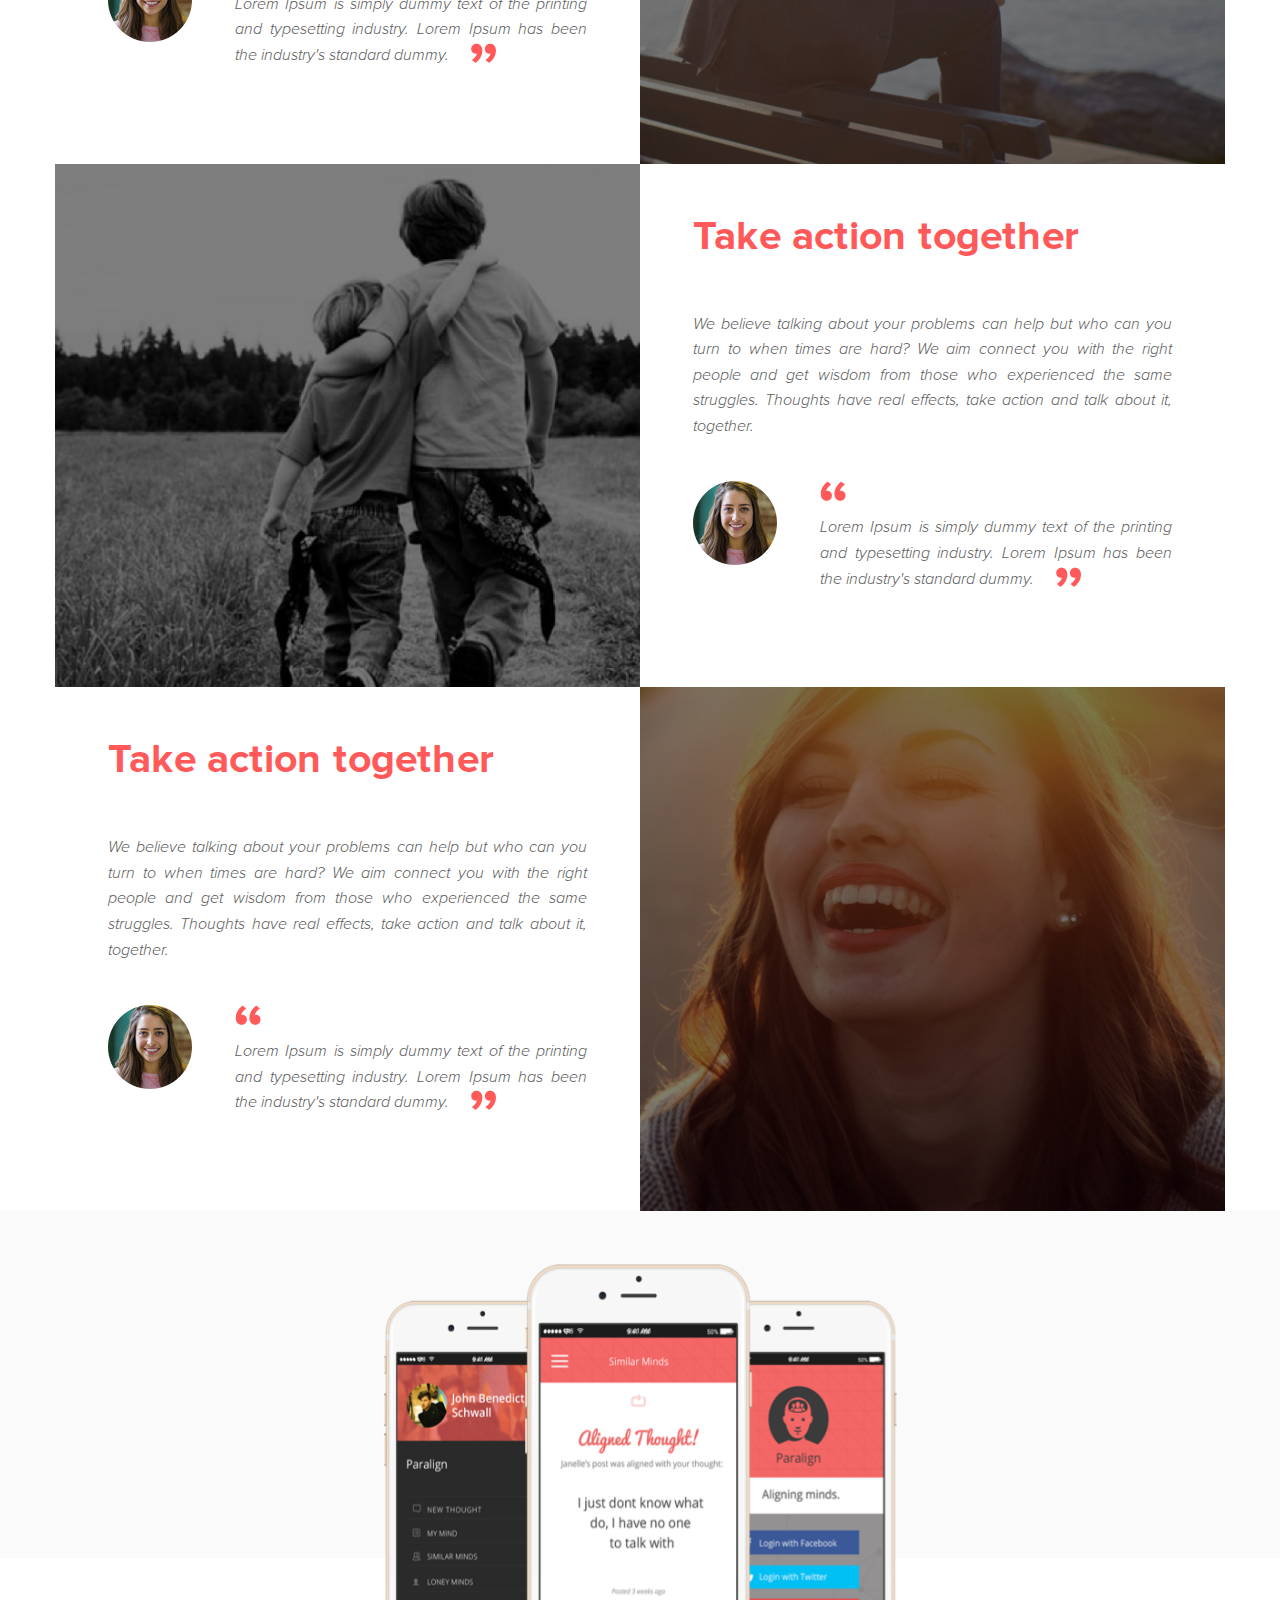
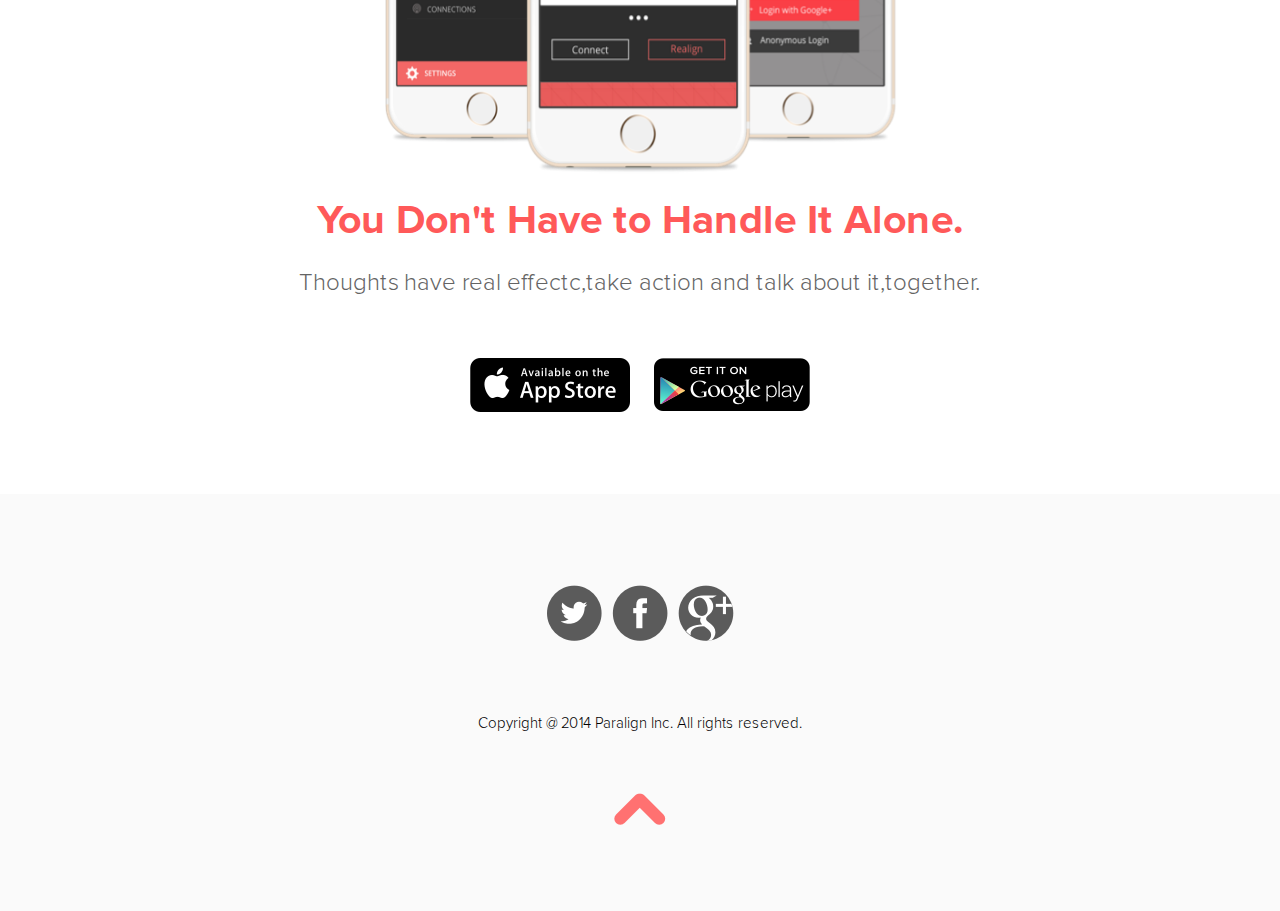
==== commit 1130e18e: "up load" ====
--- a/index.html
+++ b/index.html
@@ -7,8 +7,7 @@
     <!-- link font-awesome  -->
     <link rel="stylesheet" href="https://cdnjs.cloudflare.com/ajax/libs/font-awesome/6.3.0/css/all.min.css" integrity="sha512-SzlrxWUlpfuzQ+pcUCosxcglQRNAq/DZjVsC0lE40xsADsfeQoEypE+enwcOiGjk/bSuGGKHEyjSoQ1zVisanQ==" crossorigin="anonymous" referrerpolicy="no-referrer" />
     <!-- link logo  -->
-    <!-- <link rel="icon" href="./asaset/imagas/Paralign Icon@1x.png">
-    <link rel="stylesheet" href="https://cdn.jsdelivr.net/npm/bootstrap@4.6.2/dist/css/bootstrap.min.css" integrity="sha384-xOolHFLEh07PJGoPkLv1IbcEPTNtaed2xpHsD9ESMhqIYd0nLMwNLD69Npy4HI+N" crossorigin="anonymous"> -->
+    <link rel="icon" href="./asaset/imagas/Paralign Icon@1x.png">
     <!-- css reset -->
     <link rel="stylesheet" href="asaset/css/reset.css">
     <!-- link css  -->
@@ -18,24 +17,26 @@
 </head>
 <body>
     <!-- start header  -->
-    <nav>
-        <div class="logo">
-            <img src="asaset/imagas/Paralign Icon@1x.png" alt="">
-            <h1><a href="/index.html">Pralign</a></h1>
-        </div>
-        <input type="checkbox" id="click">
-        <label for="click" class="menu-btn">
-        <i class="fas fa-bars"></i>
-        </label>
-        <ul>
-           <li><a  href="index.html">Home</a></li>
-           <li><a href="diary.html">Diary</a></li>
-           <li><a href="contact.html">Contact</a></li>
-        </ul>
-     </nav>
+    <div class="nav">
+        <div class="container">
+        <nav>
+            <div class="logo">
+                <a href="index.html"><img src="asaset/imagas/Paralign Logo + icon_31792@1x.png" alt=""></a>
+            </div>
+            <input type="checkbox" id="click">
+            <label for="click" class="menu-btn">
+            <i class="fas fa-bars"></i>
+            </label>
+            <ul>
+               <li><a  href="index.html">Home</a></li>
+               <li><a href="diary.html">Diary</a></li>
+               <li><a href="contact.html">Contact</a></li>
+            </ul>
+         </nav>
+        </div>
+        
+    </div>
     <!-- end header  -->
-
-  
     <!-- start banner  --> 
     <div class="banner" id="top">
         <video autoplay src="./asaset/imagas/Video.mov" ></video>
@@ -52,105 +53,137 @@
          </div>
          <div class="overlay"></div>
     </div>
-
     <!-- start content -->
-    <div class="content rs">
-        <img src="./asaset/imagas/section3.png" alt="" style="opacity: 90%; color: #000000;" class="content__section">
-        <div class="section-text pull-right">
-            <h2>Take action together</h2>
-            <p>
-            We believe talking about your problems can help but who can you turn to when times are hard? We aim connect you with the right people and get wisdom from those who experienced the same struggles. Thoughts have real effects, take action and talk about it, together.</p>
-            <div class="media review">
-              <div class="media-left">
-                <a href="#">
-                  <img class="media-object" src="./asaset/imagas/icon1.png">
-                </a>
-              </div>
-              <div class="media-body">
-                <i class="sprites quote-left"></i>
-                <p>Lorem Ipsum is simply dummy text of the printing and typesetting industry. Lorem Ipsum has been the industry's standard dummy.
-                    <span></span>
-                      <i class="sprites quote-right"></i>
-                </p>
-              </div>
-            </div>
-        </div>
-    </div>
-
-  
-        <!-- section 2  -->
-        <div class="content hidden-m">
+ <div class="bg">
+    <div class="container">
+            <div class="content">
+            <div class="img">
+                <img src="./asaset/imagas/section3.png" alt=""class="content__section">
+                <div class="overlay"></div>
+
+            </div>
             <div class="section-text pull-right">
-                <h2>Take action together</h2>
-                <p>
+                <div class="section">
+                    <h2>Take action together</h2>
+                    <p>
                     We believe talking about your problems can help but who can you turn to when times are hard? We aim connect you with the right people and get wisdom from those who experienced the same struggles. Thoughts have real effects, take action and talk about it, together.</p>
                     <div class="media review">
-                        <div class="media-left">
+                      <div class="media-left">
+                        <a href="#">
+                          <img class="media-object" src="./asaset/imagas/icon1.png">
+                        </a>
+                      </div>
+                      <div class="media-body">
+                        <i class="sprites quote-left"></i>
+                        <p>Lorem Ipsum is simply dummy text of the printing and typesetting industry. Lorem Ipsum has been the industry's standard dummy.
+                            <span></span>
+                              <i class="sprites quote-right"></i>
+                        </p>
+                      </div>
+                    </div>
+
+                </div>
+            </div>
+            </div>
+    
+      
+            <!-- section 2  -->
+            <div class="content">
+                <div class="section-text pull-right">
+                    <div class="section">
+                        <h2>Take action together</h2>
+                        <p>
+                            We believe talking about your problems can help but who can you turn to when times are hard? We aim connect you with the right people and get wisdom from those who experienced the same struggles. Thoughts have real effects, take action and talk about it, together.</p>
+                            <div class="media review">
+                                <div class="media-left">
+                                    <a href="#">
+                                        <img class="media-object" src="./asaset/imagas/icon1.png">
+                                    </a>
+                                </div>
+                                <div class="media-body">
+                                    <i class="sprites quote-left"></i>
+                                    <p>Lorem Ipsum is simply dummy text of the printing and typesetting industry. Lorem Ipsum has been the industry's standard dummy.
+                                        <span></span>
+                                        <i class="sprites quote-right"></i>
+                                    </p>
+                                </div>
+                            </div>
+                            
+                        </div>
+                </div>
+                 <div class="img">
+                        <img src="./asaset/imagas/Bitmap@1x.jpg" alt=""class="content__section">
+                        <div class="overlay"></div>
+                </div>
+            </div>
+        
+        
+            <!-- section 3  -->
+            <div class="content hidden-m">
+                <div class="img">
+                    <img src="./asaset/imagas/Take Action Together@1x.png" alt=""class="content__section">
+                    <div class="overlay"></div>
+    
+                </div>
+                <div class="section-text pull-right">
+                    <div class="section">
+                        <h2>Take action together</h2>
+                        <p>
+                        We believe talking about your problems can help but who can you turn to when times are hard? We aim connect you with the right people and get wisdom from those who experienced the same struggles. Thoughts have real effects, take action and talk about it, together.</p>
+                        <div class="media review">
+                          <div class="media-left">
                             <a href="#">
-                                <img class="media-object" src="./asaset/imagas/icon1.png">
+                              <img class="media-object" src="./asaset/imagas/icon1.png">
                             </a>
-                        </div>
-                        <div class="media-body">
+                          </div>
+                          <div class="media-body">
                             <i class="sprites quote-left"></i>
                             <p>Lorem Ipsum is simply dummy text of the printing and typesetting industry. Lorem Ipsum has been the industry's standard dummy.
                                 <span></span>
-                                <i class="sprites quote-right"></i>
+                                  <i class="sprites quote-right"></i>
                             </p>
+                          </div>
                         </div>
+    
                     </div>
                 </div>
-                <img src="./asaset/imagas/section3.png" alt="" style="opacity: 90%; color: #000000;" class="content__section">
-        </div>
-    
-        <!-- section 3  -->
-        <div class="content hidden-m">
-            <img src="./asaset/imagas/section3.png" alt="" style="opacity: 90%; color: #000000;" class="content__section">
-            <div class="section-text pull-right">
-                <h2>Take action together</h2>
-                <p>
-                We believe talking about your problems can help but who can you turn to when times are hard? We aim connect you with the right people and get wisdom from those who experienced the same struggles. Thoughts have real effects, take action and talk about it, together.</p>
-                <div class="media review">
-                  <div class="media-left">
-                    <a href="#">
-                      <img class="media-object" src="./asaset/imagas/icon1.png">
-                    </a>
-                  </div>
-                  <div class="media-body">
-                    <i class="sprites quote-left"></i>
-                    <p>Lorem Ipsum is simply dummy text of the printing and typesetting industry. Lorem Ipsum has been the industry's standard dummy.
-                        <span></span>
-                          <i class="sprites quote-right"></i>
-                    </p>
-                  </div>
-                </div>
-            </div>
-        </div>
-    
-      
-            <!-- section 2  -->
+            </div>
+        
+        
+          
+            <!-- section 4  -->
             <div class="content hidden-m">
                 <div class="section-text pull-right">
-                    <h2>Take action together</h2>
-                    <p>
+                    <div class="section">
+                        <h2>Take action together</h2>
+                        <p>
                         We believe talking about your problems can help but who can you turn to when times are hard? We aim connect you with the right people and get wisdom from those who experienced the same struggles. Thoughts have real effects, take action and talk about it, together.</p>
                         <div class="media review">
-                            <div class="media-left">
-                                <a href="#">
-                                    <img class="media-object" src="./asaset/imagas/icon1.png">
-                                </a>
-                            </div>
-                            <div class="media-body">
-                                <i class="sprites quote-left"></i>
-                                <p>Lorem Ipsum is simply dummy text of the printing and typesetting industry. Lorem Ipsum has been the industry's standard dummy.
-                                    <span></span>
-                                    <i class="sprites quote-right"></i>
-                                </p>
-                            </div>
+                          <div class="media-left">
+                            <a href="#">
+                              <img class="media-object" src="./asaset/imagas/icon1.png">
+                            </a>
+                          </div>
+                          <div class="media-body">
+                            <i class="sprites quote-left"></i>
+                            <p>Lorem Ipsum is simply dummy text of the printing and typesetting industry. Lorem Ipsum has been the industry's standard dummy.
+                                <span></span>
+                                  <i class="sprites quote-right"></i>
+                            </p>
+                          </div>
                         </div>
+    
                     </div>
-                    <img src="./asaset/imagas/section3.png" alt="" style="opacity: 90%; color: #000000;" class="content__section">
-            </div>
-        
+                </div>
+                <div class="img">
+                    <img src="./asaset/imagas/section3.png" alt=""class="content__section">
+                    <div class="overlay"></div>
+    
+                </div>
+            </div>
+        
+    </div>            
+</div>     
      <!-- end content  -->
     
     <!-- start call to action -->
@@ -179,9 +212,9 @@
     <footer>
         <div class="contact">
             <div class="contact__icon">
-                    <a href="https://twitter.com/?lang=en"><i class="fa-brands fa-twitter"></i></a>
-                    <a href="https://www.facebook.com/"><i class="fa-brands fa-facebook"></i></a>       
-                    <a href="https://www.facebook.com/"><i class="fa-brands fa-google-plus-g"></i></a>
+                    <a href="https://twitter.com/?lang=en"><img src="./asaset/imagas/Twitter@1x.png" alt=""></a>
+                    <a href="https://www.facebook.com/"><img src="./asaset/imagas/Facebook@1x.png" alt=""></a>       
+                    <a href="https://www.facebook.com/"><img src="./asaset/imagas/Google +@1x.png" alt=""></a>
             </div>
             <span>Copyright @ 2014 Paralign Inc. All rights reserved.</span>
             <p><a href="#" id="top"><i class="sprites icon-arrow-top"></i></a></p>
@@ -189,10 +222,7 @@
                 <i class="fa-solid fa-chevron-up"  id="top"></i>
             </div> -->
         </div>
-    </footer> 
-</div>
+    </footer>   
    <!-- end footer -->
-   <!-- <script src="https://cdn.jsdelivr.net/npm/jquery@3.5.1/dist/jquery.slim.min.js" integrity="sha384-DfXdz2htPH0lsSSs5nCTpuj/zy4C+OGpamoFVy38MVBnE+IbbVYUew+OrCXaRkfj" crossorigin="anonymous"></script>
-   <script src="https://cdn.jsdelivr.net/npm/bootstrap@4.6.2/dist/js/bootstrap.bundle.min.js" integrity="sha384-Fy6S3B9q64WdZWQUiU+q4/2Lc9npb8tCaSX9FK7E8HnRr0Jz8D6OP9dO5Vg3Q9ct" crossorigin="anonymous"></script> -->
 </body>
 </html>--- a/asaset/css/style.css
+++ b/asaset/css/style.css
@@ -1,4 +1,4 @@
-/* font chu  */
+
 /*Import Fonts*/
 @font-face {
     font-family: 'ProximaNova-RegularIt';
@@ -94,6 +94,17 @@
     --primary-color: #FF5959;
     --p--color: #5B5B5B;
 }
+.bg{
+    background-color: #ffffff;
+}
+
+.container{
+    width: 1170px;
+    padding-right: 15px;
+    padding-left: 15px;
+    margin-right: auto;
+    margin-left: auto;
+}
 .sprites {
     display: inline-block;
     font-style: normal;
@@ -104,7 +115,7 @@
 }
 .quote-left {
     position: absolute;
-    background-image: url(../imagas/Quote\ mark\ right@1x.png);
+    background-image: url(../imagas/Quote_mark_left@x1.png);
     width: 26px;
     height: 20px;
     margin-right: 21px;
@@ -121,50 +132,35 @@
     width: 52px;
     height: 32px;
 }
-
-.container-fluid {
-    width: 100%;
-    padding-right: 0px !important;
-    padding-left: 0px !important;
+/* ===========Heder======[] */
+.nav{
+    background-color: #fff;
+    width: 100%;
+    position: fixed;
+    left: 0;
+    top: 0;
+    z-index: 111;
+    height: 80px;
 
 }
 .nav-header{
     background-color: #fff;
 }
-nav{
-    position: fixed;
-    display: flex;
-    height: 80px;
-    width: 100%;
-    background-color: #fff;
-    align-items: center;
-    justify-content: space-between;
-    flex-wrap: wrap;
-    z-index: 9999;
-  }
   nav .logo {
-    margin-left: 150px;
-    display: flex;
-    color: #fff;
-    font-size: 35px;
-    font-family: "ProximaNova-LightIt", sans-serif;
-    font-weight: 300;
-    align-items: center;
-}
-nav .logo h1 a{
-    font-size: 2.5rem;
-    font-family: "ProximaNova-Light", sans-serif;
-    color: var(--primary-color);
-    padding-left: 1rem;;
-}
+    padding: 15px;
+    display: inline-block;
+ 
+} 
   nav ul{
-    display: flex;
-    flex-wrap: wrap;
-    margin-right: 150px;
-    list-style: none;
+
+    padding: 31px 0;
+    float: right;
   }
   nav ul li{
-    padding: 15px 32px;
+    margin-right: 31px;
+}
+nav ul> li {
+    display: inline-block;
 }
   nav ul li a{
     color: #646464;
@@ -182,7 +178,7 @@
     background: #fff;
   }
   nav .menu-btn i{
-    padding: 2rem;
+    padding: 3rem;
     color: var(--primary-color);
     font-size: 22px;
     cursor: pointer;
@@ -192,14 +188,23 @@
     display: none;
   }
   @media (max-width: 920px) {
+    .container{
+        width: unset;
+    }
     nav .logo{
         margin-left: 7.5rem;
     }
+    nav .menu-btn {
+        position: absolute;
+        right: 0;
+        display: inline-block;
+    }
     nav .menu-btn i{
       display: block;
+      float: right;
     }
     #click:checked ~ .menu-btn i:before{
-      padding: 2rem;
+      padding: 3rem;
       content: "\f00d";
     }
     nav ul{
@@ -242,19 +247,22 @@
 /* strart banner  */
 .banner{
     height: 636px;
+    margin-top: 80px;
     position: relative;
     width: 100%;
     display: flex;
     justify-content: center;
+    overflow: hidden;
 }
      
 .banner video{
-    padding-top: 80px;
+    position: absolute;
     min-width: 100%;
-    /* height: 100%; */
+    min-height: 100%;
     object-fit: cover ;
 }
 .banner__container{
+    width: 100%;
     z-index: 1;
     position: absolute;
     margin-top: 20px;
@@ -320,11 +328,6 @@
 /* end banner  */
 
 /* start content  */
-/* .rs{
-    margin-top: 80px !important;
-
-} */
-
 .content{
     width: 100%;
     height: 550px;
@@ -333,8 +336,15 @@
    
 }
 .section-text.pull-right {
-    padding: 7%;
+    width: 50%;
     
+}
+.section{
+    padding: 53px;
+}
+.img{
+    width: 50%;
+    position: relative;
 }
 .section-text h2{
     color: var(--primary-color);
@@ -349,8 +359,14 @@
     color: var(--p--color);
     padding: 34px 0 42px;
 }
+.media {
+    display: flex;
+}
 .media-left {
-    margin-right: 84px;
+    margin-right: 43px;
+}
+.media-object {
+    max-width: unset;
 }
 .media-body span {
     display: inline-block;
@@ -358,15 +374,16 @@
 }
 /* ============$$$ */
 .content__section{
-    width: 50%;
+    min-height: 100%;
     object-fit: cover;
 }
 .content__section img{
+    
     width: 100%;
     object-fit: cover;
 }
-
 /* end content  */
+
 
 /* start call to action  */
 
@@ -384,7 +401,6 @@
     height: 347px;
 }
 .call__layout{
-    /* height: 567px; */
     width: 100%;
     margin-top: 216px;
     display: flex;
@@ -450,13 +466,15 @@
 .contact{
     text-align: center;
 }
-.contact__icon{
-    margin-right: 16px;
+.contact__icon {
+    display: flex;
     font-size: 56px;
     margin-top: 66px;
-    margin-bottom: 69px
-}
-.contact__icon a{
+    margin-bottom: 69px;
+    justify-content: center;
+}
+.contact__icon a {
+    padding: 5px;
     cursor: pointer;
     color: #5B5B5B;
 }
@@ -480,6 +498,28 @@
     }
 }
 @media (max-width: 992px) {
+
+    .container{
+        padding-left: 0px;
+        padding-right: 0px;
+    }
+    .img{
+        width: 100%;
+        margin-top: 20px;
+    }
+    .section {
+        padding: 0px;
+    }
+    .section-text.pull-right {
+        padding: 15px;
+        width: unset;
+    }
+    .img:nth-child(eveb){
+        order: 1;
+    }
+    .section-text:nth-child(odd){
+        order: 2;
+    }
     .rs{
         margin-top: 0px !important;
     }
@@ -491,7 +531,6 @@
         font-size: 2.5rem;
     }
     .banner__title h2{
-        font-size: 1.7rem;
         margin-top: 2rem;
     }
     .content{
@@ -548,20 +587,22 @@
    .banner__title{
     margin-bottom: 2rem;
    }
-   .banner{
-    height: auto;
-   }
+   /* .banner{
+    height: 330px;
+   } */
    .banner__title h1 {
-    font-size: 2.1rem;
+    font-size: 4rem;
     }
     .banner__logo{
         margin-bottom: 1rem;
 
     }
     .btn{
-        width: 100px;
-        height: 3rem;
-        font-size: 10px;
+        width: 240px;
+        font-size: 22px;
+        padding: 4% 7% 5%;
+        margin-top: 20px;
+        border-radius: 10px;
     }
     .call__bg{
         height: 200px;
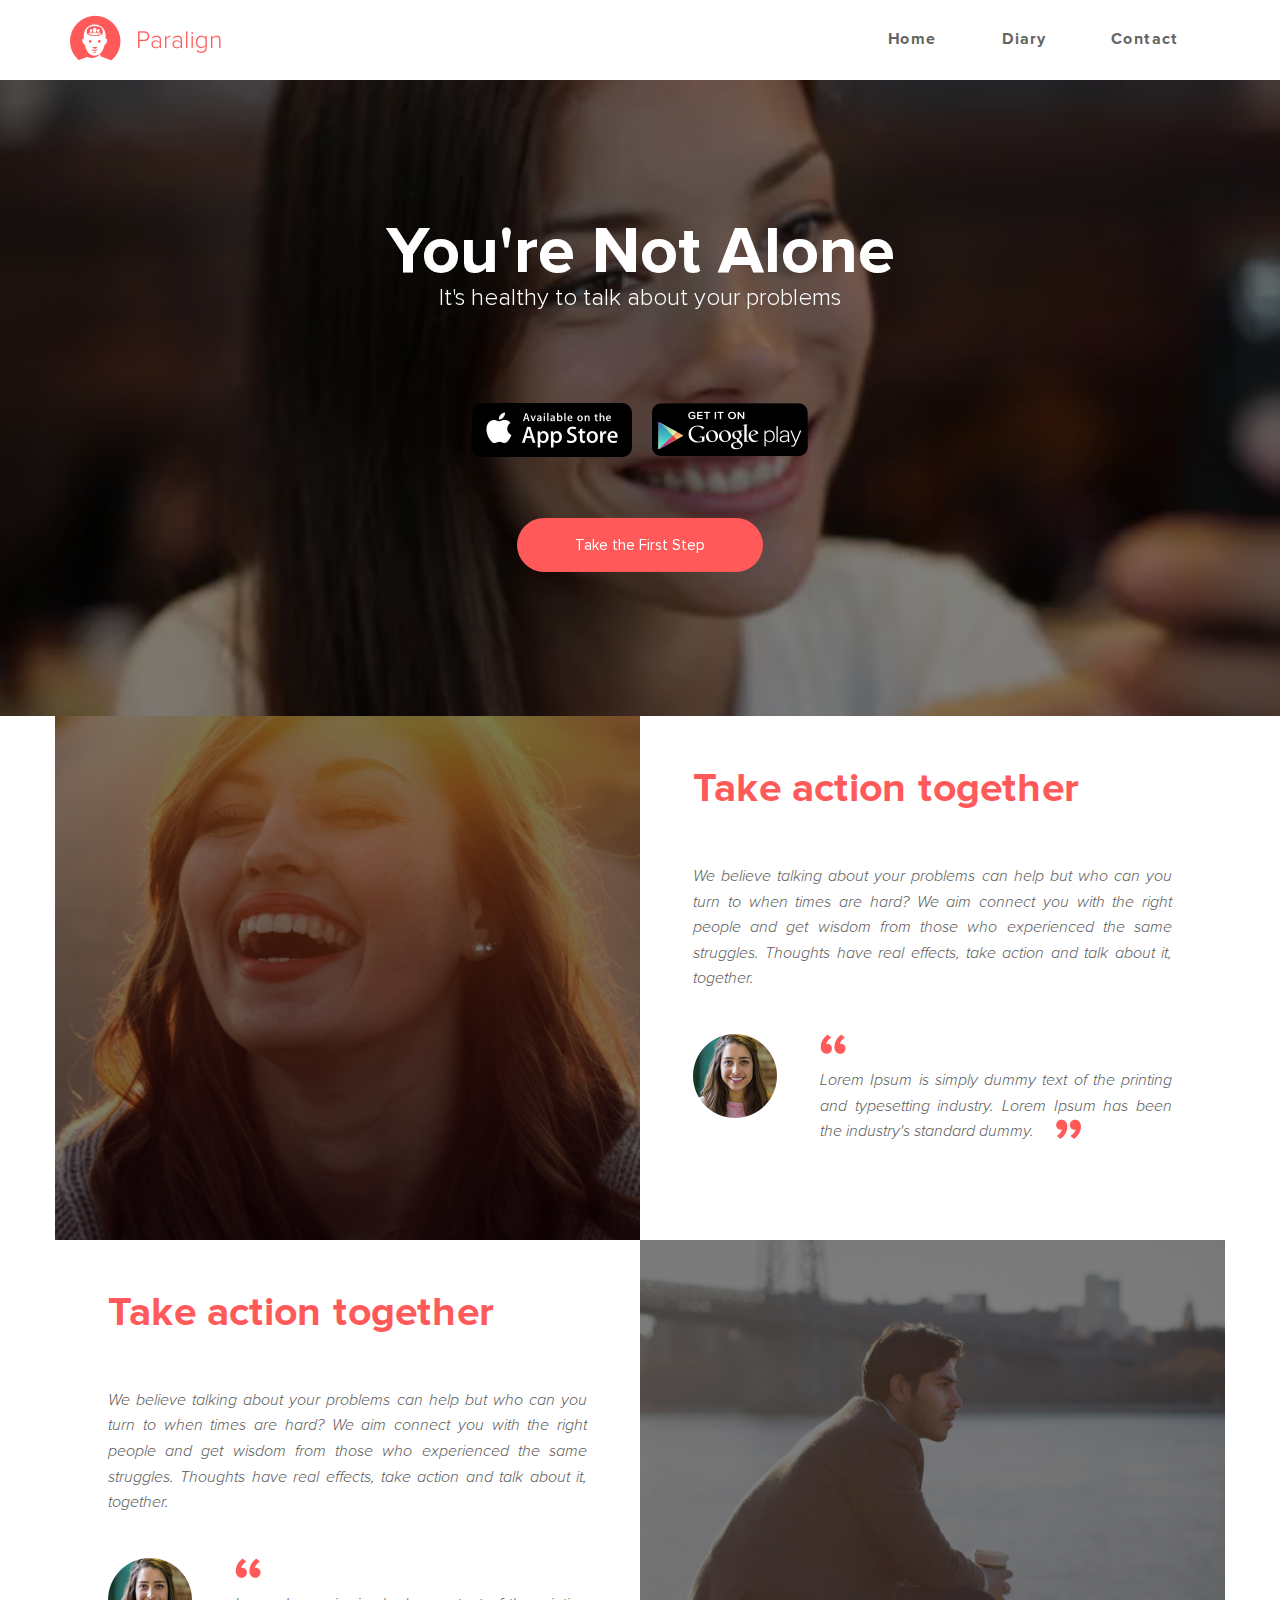
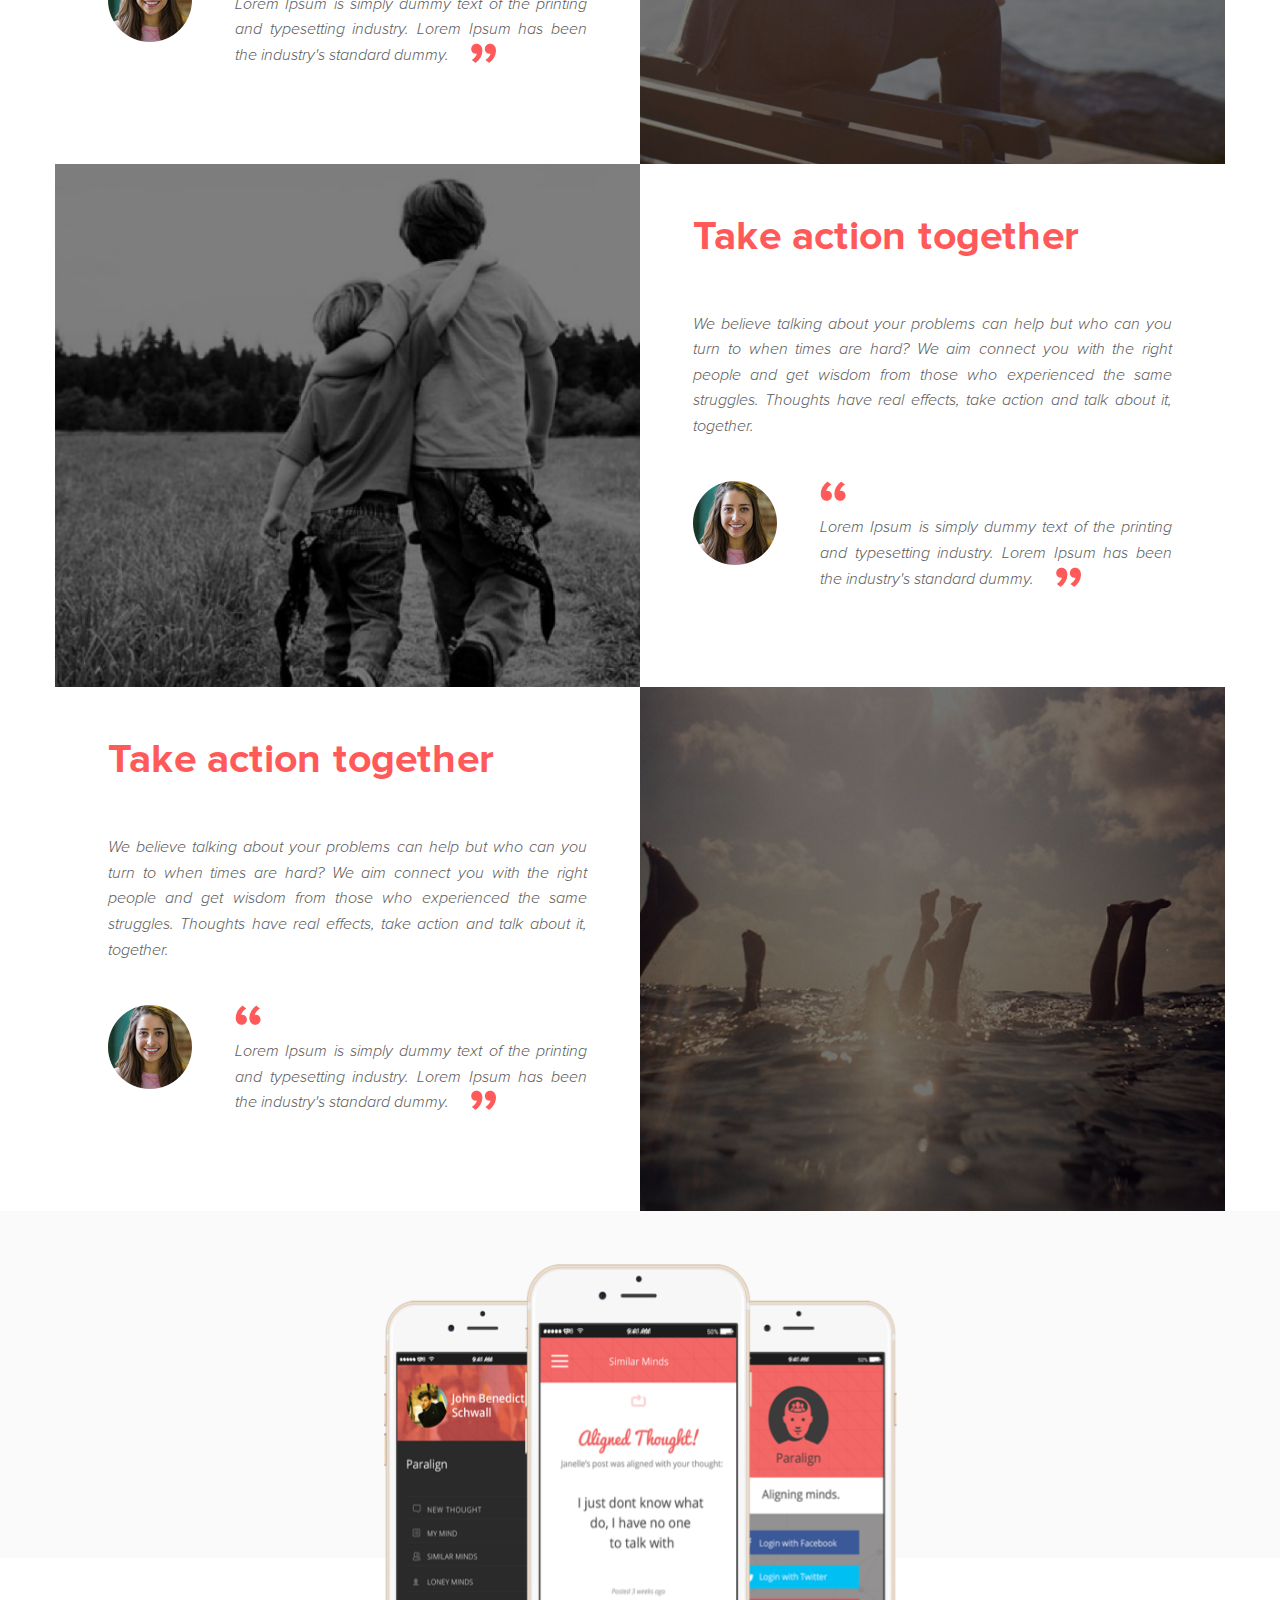
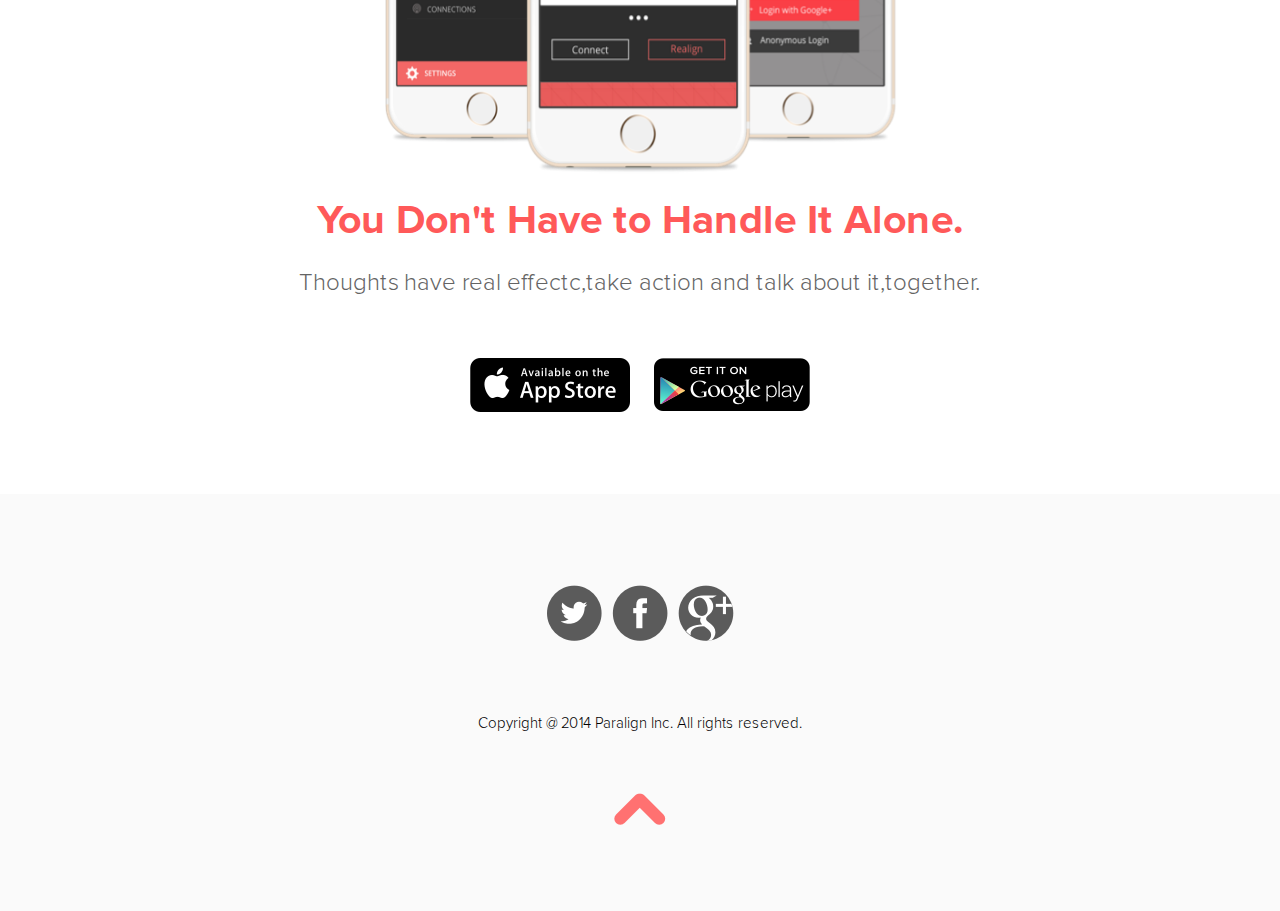
==== commit 3f947c26: "up load" ====
--- a/index.html
+++ b/index.html
@@ -39,7 +39,12 @@
     <!-- end header  -->
     <!-- start banner  --> 
     <div class="banner" id="top">
-        <video autoplay src="./asaset/imagas/Video.mov" ></video>
+        <video autoplay="" loop="" muted="">
+            <source src="./asaset/imagas/Video.mov" type="video/mp4">
+        </video>
+        <!-- <video autoplay type="video/mp4">
+            <source src="./asaset/imagas/Video.mov" type="video/mp4">
+        </video> -->
           <div class="banner__container">
               <div class="banner__title">
                   <h1>You're Not Alone</h1>
@@ -176,7 +181,7 @@
                     </div>
                 </div>
                 <div class="img">
-                    <img src="./asaset/imagas/section3.png" alt=""class="content__section">
+                    <img src="./asaset/imagas/section4.png" alt=""class="content__section">
                     <div class="overlay"></div>
     
                 </div>
--- a/asaset/css/style.css
+++ b/asaset/css/style.css
@@ -550,36 +550,27 @@
     }
 
     .call__heading h2{
-        font-size: 2.5rem;
+        font-size: 3.5rem;
         text-align: center;
     }
     .call__text{
         width: auto;
     }
-    .call__heading h2{
-        font-size: 3remm;
-    }
-
     .call__heading p{
         text-align: center;
         display: block;
-        font-size: 1.6rem;
-        margin-top: 0;
+        font-size: 24px;
+        margin-top: 0px;
+        padding-top: 20px;
     }
 
 }
 @media   (max-width: 480px) {
-    .hidden-m{
-        display: none;
-    }
    nav .logo{
        margin-left: 1rem;
    }
    .media-left {
     margin-right: 32px;
-}
-   .banner__container{
-    height: 300px;
    }
    .banner video{
     margin-top: 0px;
@@ -587,16 +578,15 @@
    .banner__title{
     margin-bottom: 2rem;
    }
-   /* .banner{
-    height: 330px;
-   } */
    .banner__title h1 {
-    font-size: 4rem;
+    margin-top: 0;
+    font-size: 4em;
     }
     .banner__logo{
         margin-bottom: 1rem;
 
     }
+    
     .btn{
         width: 240px;
         font-size: 22px;
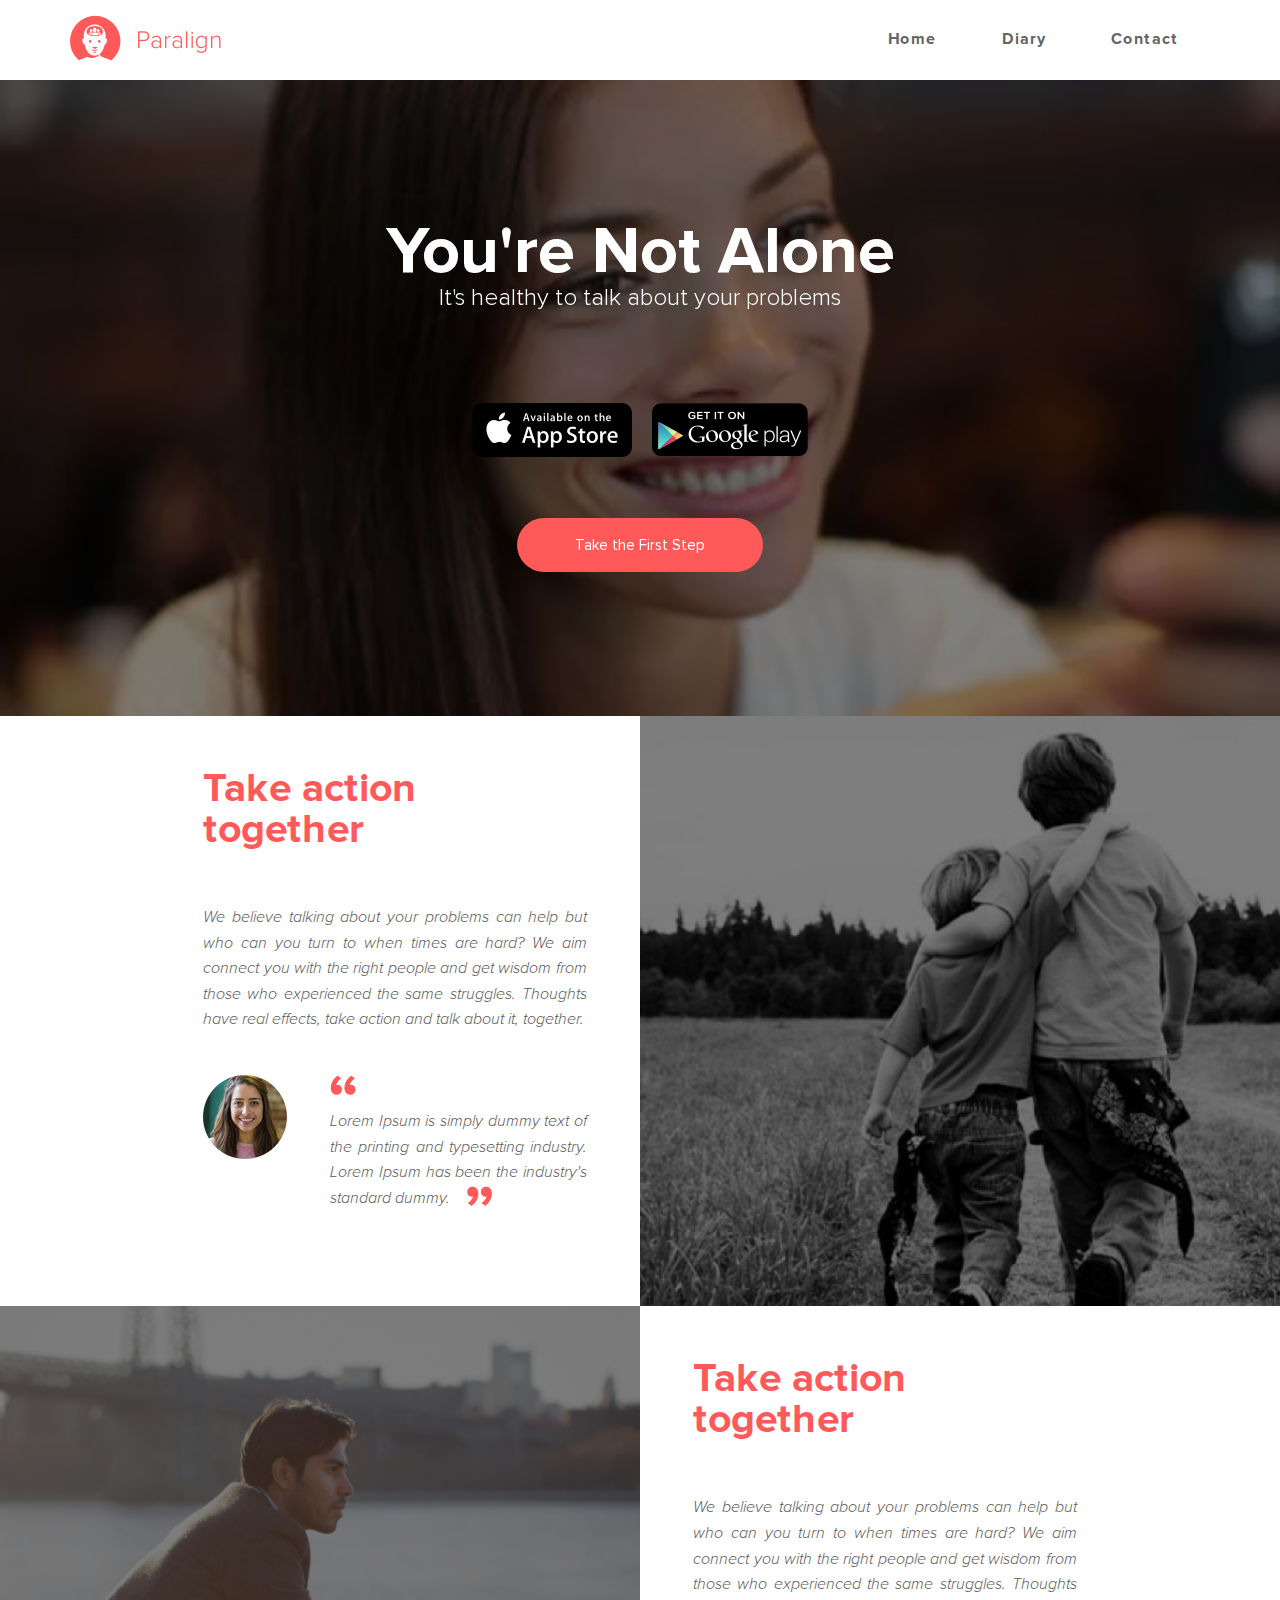
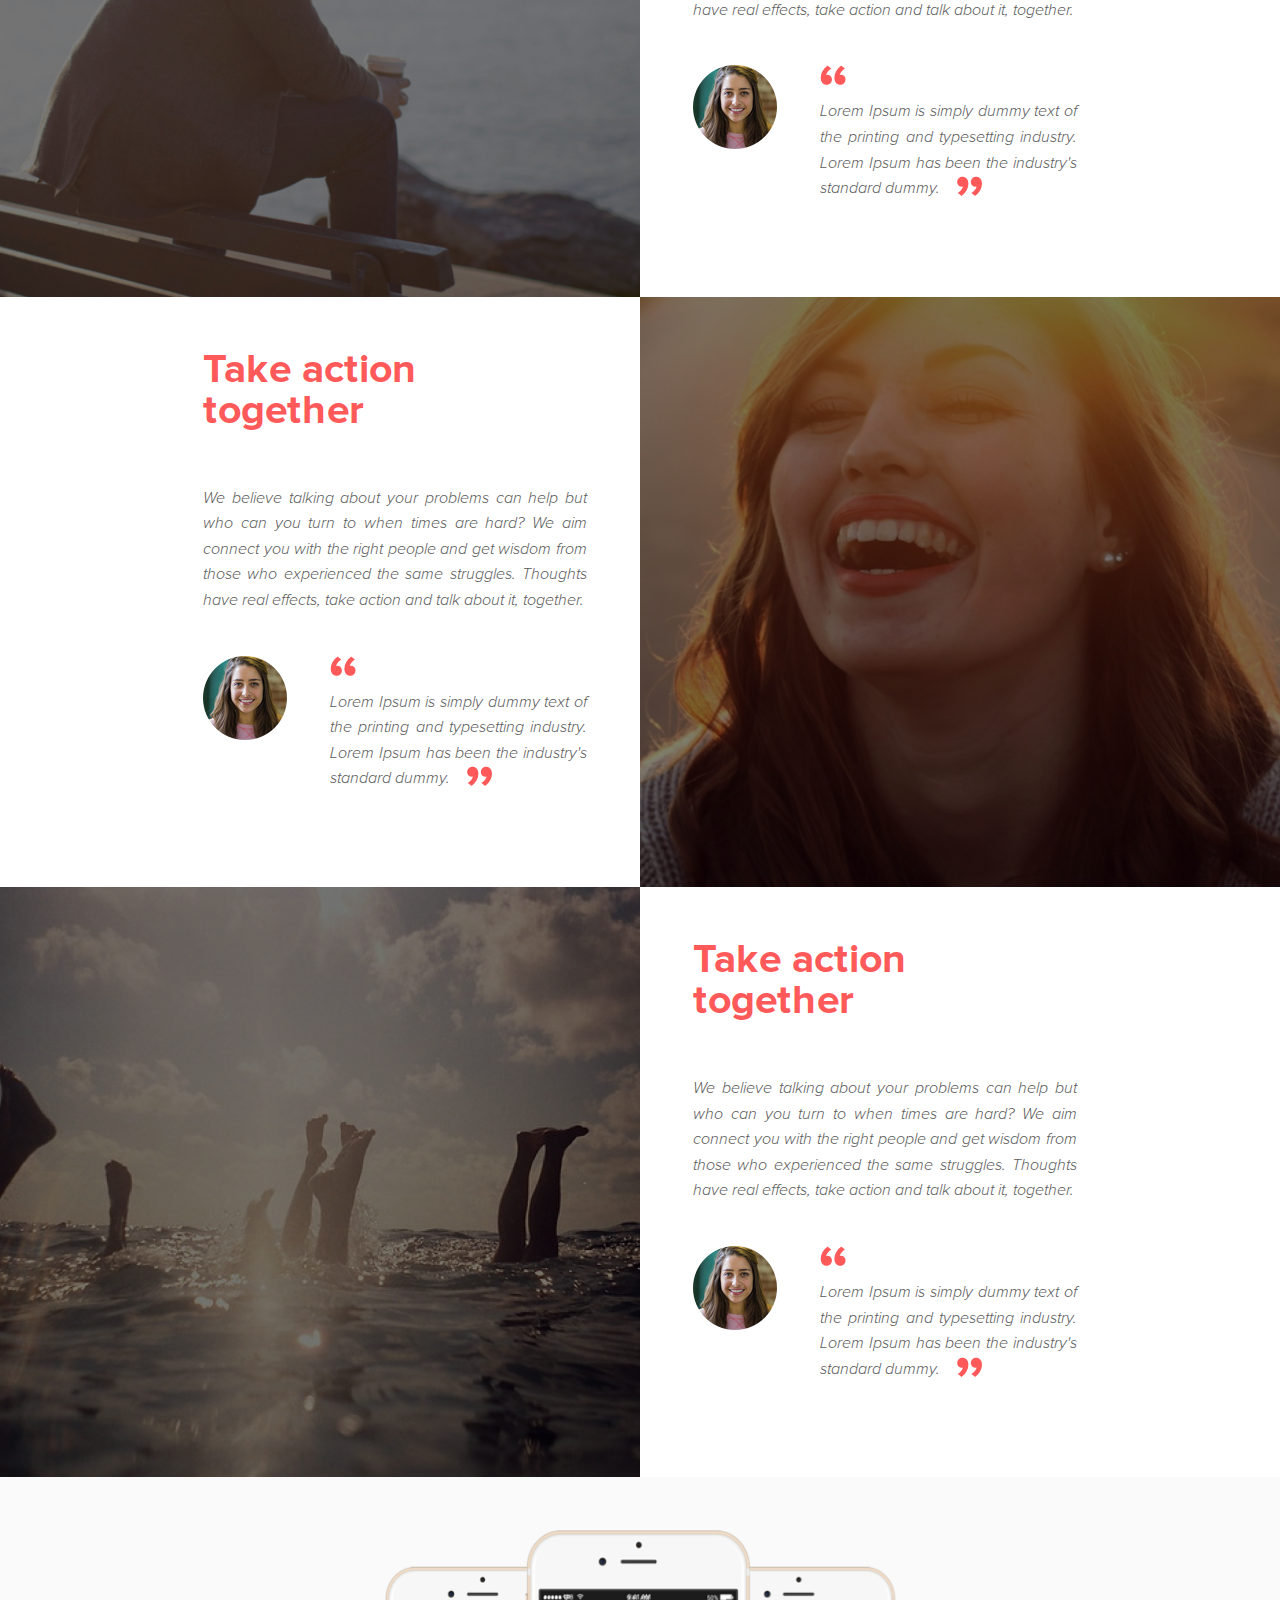
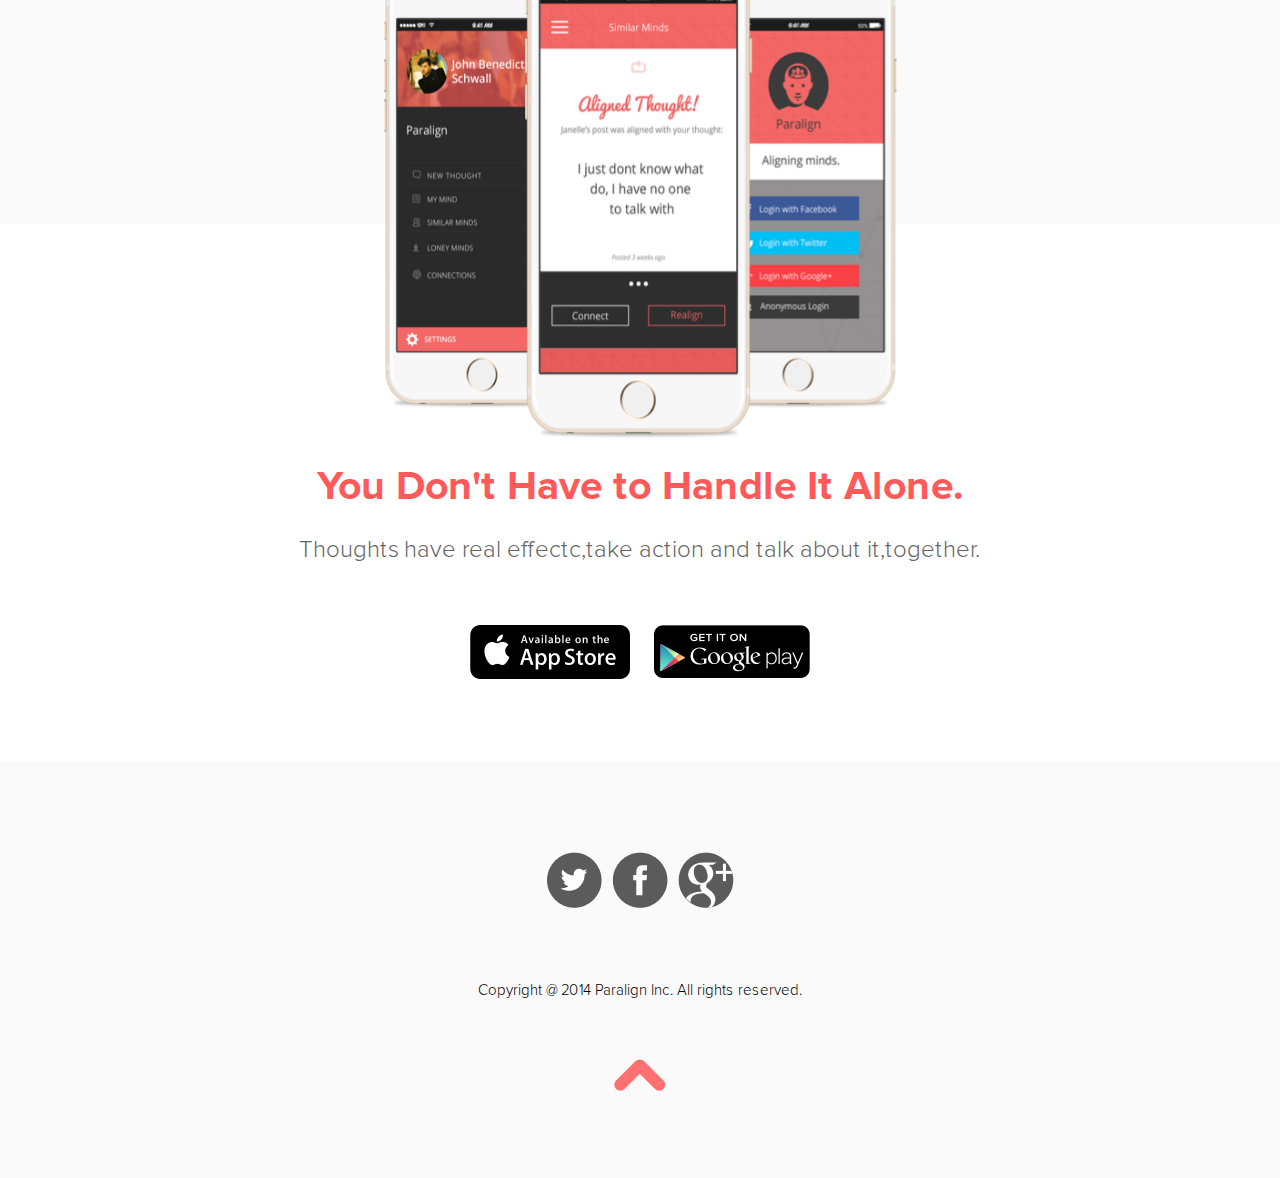
==== commit 76dca653: "up load" ====
--- a/index.html
+++ b/index.html
@@ -59,136 +59,133 @@
          <div class="overlay"></div>
     </div>
     <!-- start content -->
- <div class="bg">
-    <div class="container">
-            <div class="content">
-            <div class="img">
-                <img src="./asaset/imagas/section3.png" alt=""class="content__section">
-                <div class="overlay"></div>
-
-            </div>
-            <div class="section-text pull-right">
-                <div class="section">
-                    <h2>Take action together</h2>
-                    <p>
-                    We believe talking about your problems can help but who can you turn to when times are hard? We aim connect you with the right people and get wisdom from those who experienced the same struggles. Thoughts have real effects, take action and talk about it, together.</p>
-                    <div class="media review">
-                      <div class="media-left">
-                        <a href="#">
-                          <img class="media-object" src="./asaset/imagas/icon1.png">
-                        </a>
-                      </div>
-                      <div class="media-body">
-                        <i class="sprites quote-left"></i>
-                        <p>Lorem Ipsum is simply dummy text of the printing and typesetting industry. Lorem Ipsum has been the industry's standard dummy.
-                            <span></span>
-                              <i class="sprites quote-right"></i>
-                        </p>
-                      </div>
-                    </div>
-
-                </div>
-            </div>
-            </div>
+     <!-- section 1 -->
+     <div class="content hidden-m">
+        <div class="section-text pull-right">
+            <div class="section" style="float: right;">
+                <h2>Take action together</h2>
+                <p>
+                We believe talking about your problems can help but who can you turn to when times are hard? We aim connect you with the right people and get wisdom from those who experienced the same struggles. Thoughts have real effects, take action and talk about it, together.</p>
+                <div class="media review">
+                  <div class="media-left">
+                    <a href="#">
+                      <img class="media-object" src="./asaset/imagas/icon1.png">
+                    </a>
+                  </div>
+                  <div class="media-body">
+                    <i class="sprites quote-left"></i>
+                    <p>Lorem Ipsum is simply dummy text of the printing and typesetting industry. Lorem Ipsum has been the industry's standard dummy.
+                        <span></span>
+                          <i class="sprites quote-right"></i>
+                    </p>
+                  </div>
+                </div>
+
+            </div>
+        </div>
+        <div class="img">
+            <img src="./asaset/imagas/Take Action Together@1x.png" alt=""class="content__section" style="width: 100%;">
+            <div class="overlay"></div>
+
+        </div>
+    </div>
+
+     <!-- section 2 -->
+     <div class="content hidden-m">
+        <div class="img">
+            <img src="./asaset/imagas/Bitmap@1x.jpg" alt=""class="content__section" style="width: 100%;">
+            <div class="overlay"></div>
+
+        </div>
+        <div class="section-text pull-right">
+            <div class="section">
+                <h2>Take action together</h2>
+                <p>
+                We believe talking about your problems can help but who can you turn to when times are hard? We aim connect you with the right people and get wisdom from those who experienced the same struggles. Thoughts have real effects, take action and talk about it, together.</p>
+                <div class="media review">
+                  <div class="media-left">
+                    <a href="#">
+                      <img class="media-object" src="./asaset/imagas/icon1.png">
+                    </a>
+                  </div>
+                  <div class="media-body">
+                    <i class="sprites quote-left"></i>
+                    <p>Lorem Ipsum is simply dummy text of the printing and typesetting industry. Lorem Ipsum has been the industry's standard dummy.
+                        <span></span>
+                          <i class="sprites quote-right"></i>
+                    </p>
+                  </div>
+                </div>
+
+            </div>
+        </div>
+    </div>
+    <!-- section 3 -->
+    <div class="content hidden-m">
+        <div class="section-text pull-right">
+            <div class="section" style="float: right;">
+                <h2>Take action together</h2>
+                <p>
+                We believe talking about your problems can help but who can you turn to when times are hard? We aim connect you with the right people and get wisdom from those who experienced the same struggles. Thoughts have real effects, take action and talk about it, together.</p>
+                <div class="media review">
+                  <div class="media-left">
+                    <a href="#">
+                      <img class="media-object" src="./asaset/imagas/icon1.png">
+                    </a>
+                  </div>
+                  <div class="media-body">
+                    <i class="sprites quote-left"></i>
+                    <p>Lorem Ipsum is simply dummy text of the printing and typesetting industry. Lorem Ipsum has been the industry's standard dummy.
+                        <span></span>
+                          <i class="sprites quote-right"></i>
+                    </p>
+                  </div>
+                </div>
+
+            </div>
+        </div>
+        <div class="img">
+            <img src="./asaset/imagas/section3.png" alt=""class="content__section" style="width: 100%;">
+            <div class="overlay"></div>
+
+        </div>
+    </div>
+
+     <!-- section 4 -->
+     <div class="content hidden-m">
+        <div class="img">
+            <img src="./asaset/imagas/section4.png" alt=""class="content__section" style="width: 100%;">
+            <div class="overlay"></div>
+
+        </div>
+        <div class="section-text pull-right">
+            <div class="section">
+                <h2>Take action together</h2>
+                <p>
+                We believe talking about your problems can help but who can you turn to when times are hard? We aim connect you with the right people and get wisdom from those who experienced the same struggles. Thoughts have real effects, take action and talk about it, together.</p>
+                <div class="media review">
+                  <div class="media-left">
+                    <a href="#">
+                      <img class="media-object" src="./asaset/imagas/icon1.png">
+                    </a>
+                  </div>
+                  <div class="media-body">
+                    <i class="sprites quote-left"></i>
+                    <p>Lorem Ipsum is simply dummy text of the printing and typesetting industry. Lorem Ipsum has been the industry's standard dummy.
+                        <span></span>
+                          <i class="sprites quote-right"></i>
+                    </p>
+                  </div>
+                </div>
+
+            </div>
+        </div>
+    </div>
     
-      
-            <!-- section 2  -->
-            <div class="content">
-                <div class="section-text pull-right">
-                    <div class="section">
-                        <h2>Take action together</h2>
-                        <p>
-                            We believe talking about your problems can help but who can you turn to when times are hard? We aim connect you with the right people and get wisdom from those who experienced the same struggles. Thoughts have real effects, take action and talk about it, together.</p>
-                            <div class="media review">
-                                <div class="media-left">
-                                    <a href="#">
-                                        <img class="media-object" src="./asaset/imagas/icon1.png">
-                                    </a>
-                                </div>
-                                <div class="media-body">
-                                    <i class="sprites quote-left"></i>
-                                    <p>Lorem Ipsum is simply dummy text of the printing and typesetting industry. Lorem Ipsum has been the industry's standard dummy.
-                                        <span></span>
-                                        <i class="sprites quote-right"></i>
-                                    </p>
-                                </div>
-                            </div>
-                            
-                        </div>
-                </div>
-                 <div class="img">
-                        <img src="./asaset/imagas/Bitmap@1x.jpg" alt=""class="content__section">
-                        <div class="overlay"></div>
-                </div>
-            </div>
+    
+
         
-        
-            <!-- section 3  -->
-            <div class="content hidden-m">
-                <div class="img">
-                    <img src="./asaset/imagas/Take Action Together@1x.png" alt=""class="content__section">
-                    <div class="overlay"></div>
-    
-                </div>
-                <div class="section-text pull-right">
-                    <div class="section">
-                        <h2>Take action together</h2>
-                        <p>
-                        We believe talking about your problems can help but who can you turn to when times are hard? We aim connect you with the right people and get wisdom from those who experienced the same struggles. Thoughts have real effects, take action and talk about it, together.</p>
-                        <div class="media review">
-                          <div class="media-left">
-                            <a href="#">
-                              <img class="media-object" src="./asaset/imagas/icon1.png">
-                            </a>
-                          </div>
-                          <div class="media-body">
-                            <i class="sprites quote-left"></i>
-                            <p>Lorem Ipsum is simply dummy text of the printing and typesetting industry. Lorem Ipsum has been the industry's standard dummy.
-                                <span></span>
-                                  <i class="sprites quote-right"></i>
-                            </p>
-                          </div>
-                        </div>
-    
-                    </div>
-                </div>
-            </div>
-        
-        
-          
-            <!-- section 4  -->
-            <div class="content hidden-m">
-                <div class="section-text pull-right">
-                    <div class="section">
-                        <h2>Take action together</h2>
-                        <p>
-                        We believe talking about your problems can help but who can you turn to when times are hard? We aim connect you with the right people and get wisdom from those who experienced the same struggles. Thoughts have real effects, take action and talk about it, together.</p>
-                        <div class="media review">
-                          <div class="media-left">
-                            <a href="#">
-                              <img class="media-object" src="./asaset/imagas/icon1.png">
-                            </a>
-                          </div>
-                          <div class="media-body">
-                            <i class="sprites quote-left"></i>
-                            <p>Lorem Ipsum is simply dummy text of the printing and typesetting industry. Lorem Ipsum has been the industry's standard dummy.
-                                <span></span>
-                                  <i class="sprites quote-right"></i>
-                            </p>
-                          </div>
-                        </div>
-    
-                    </div>
-                </div>
-                <div class="img">
-                    <img src="./asaset/imagas/section4.png" alt=""class="content__section">
-                    <div class="overlay"></div>
-    
-                </div>
-            </div>
-        
-    </div>            
-</div>     
+   
      <!-- end content  -->
     
     <!-- start call to action -->
--- a/asaset/css/style.css
+++ b/asaset/css/style.css
@@ -203,10 +203,11 @@
       display: block;
       float: right;
     }
-    #click:checked ~ .menu-btn i:before{
+    /* #click:checked ~ .menu-btn i:before{
       padding: 3rem;
+      position: absolute;
       content: "\f00d";
-    }
+    } */
     nav ul{
       position: fixed;
       top: 80px;
@@ -223,7 +224,7 @@
     }
     nav ul li{
       width: 100%;
-      margin: 40px 0;
+      /* margin: 40px 0; */
     }
     nav ul li a{
       width: 100%;
@@ -340,6 +341,7 @@
     
 }
 .section{
+    width: 60%;
     padding: 53px;
 }
 .img{
@@ -504,6 +506,7 @@
         padding-right: 0px;
     }
     .img{
+        overflow: hidden;
         width: 100%;
         margin-top: 20px;
     }
@@ -610,8 +613,8 @@
         display: none;
     }
    .call__text{
-    top: 24px;
-    height: 300px;
+    top: 55px;
+    height: 240px;
    }
    .call__layout{
     margin-top: 130px;
